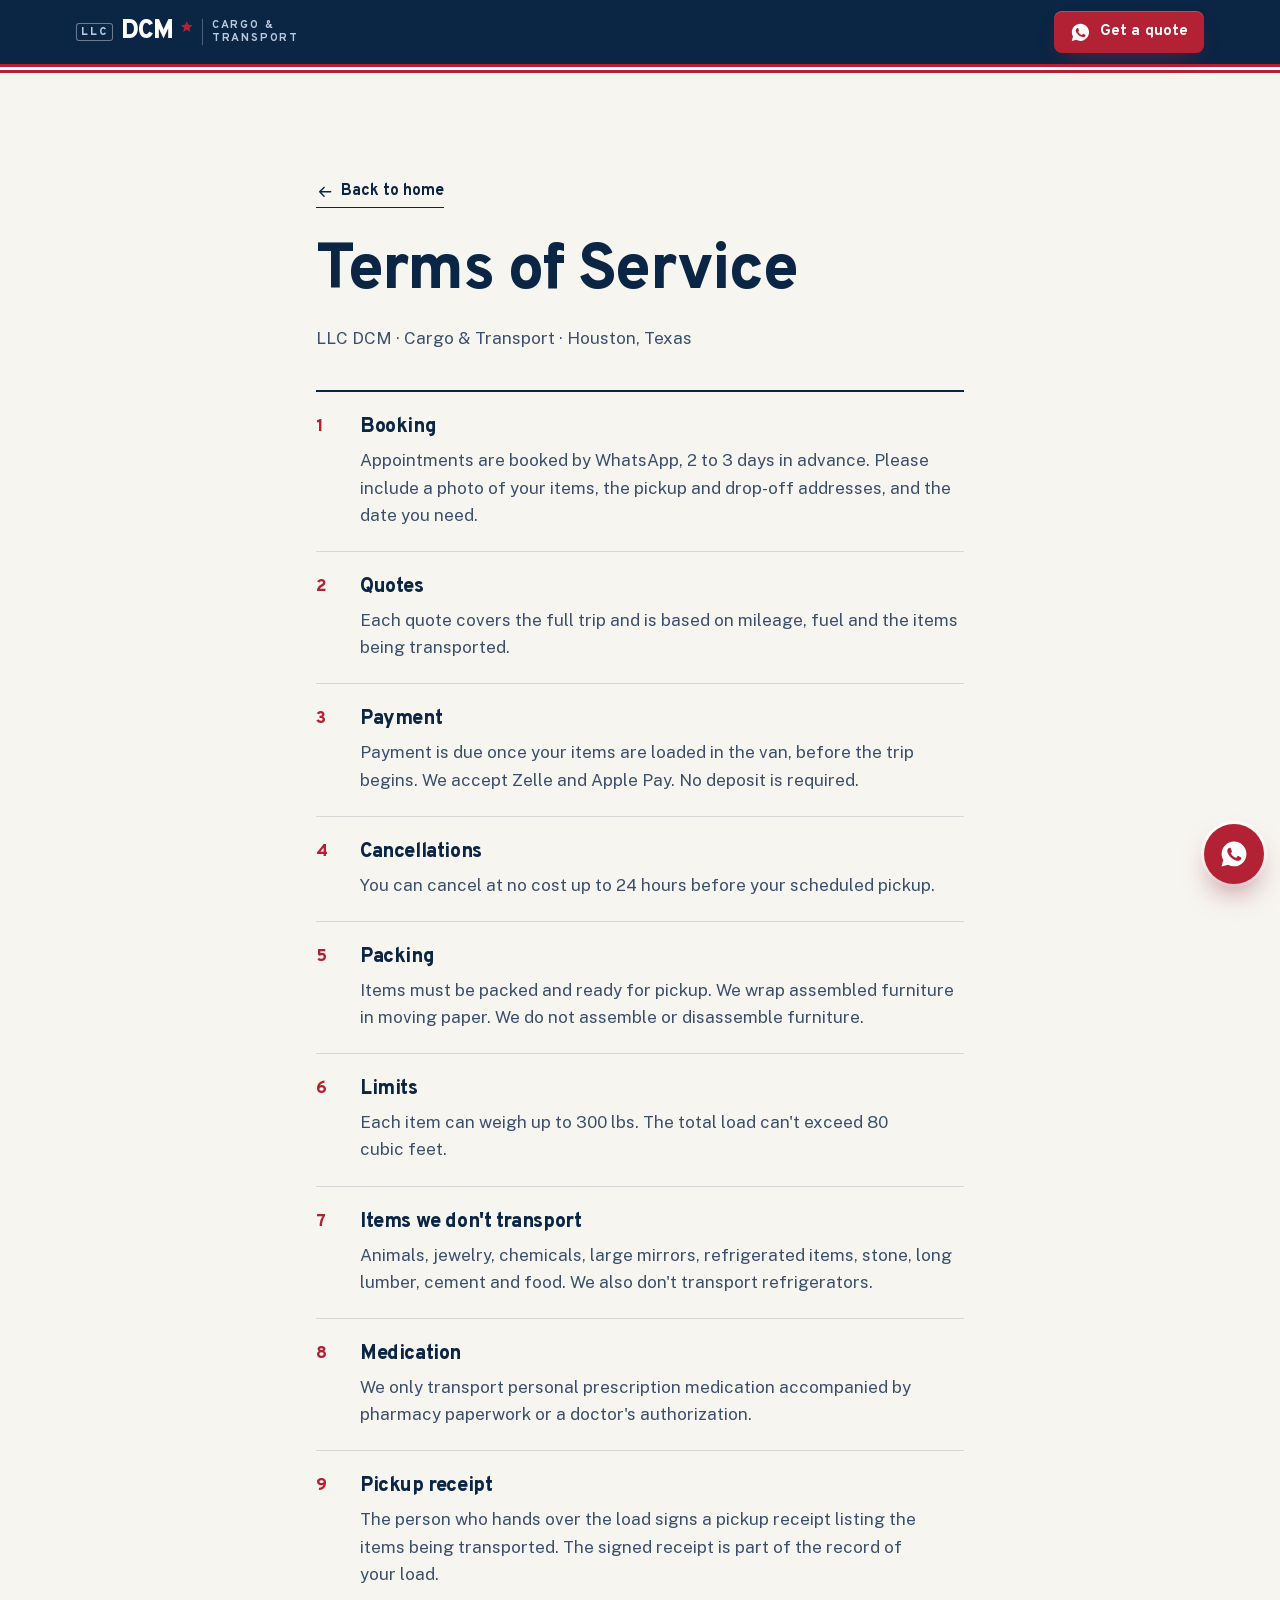
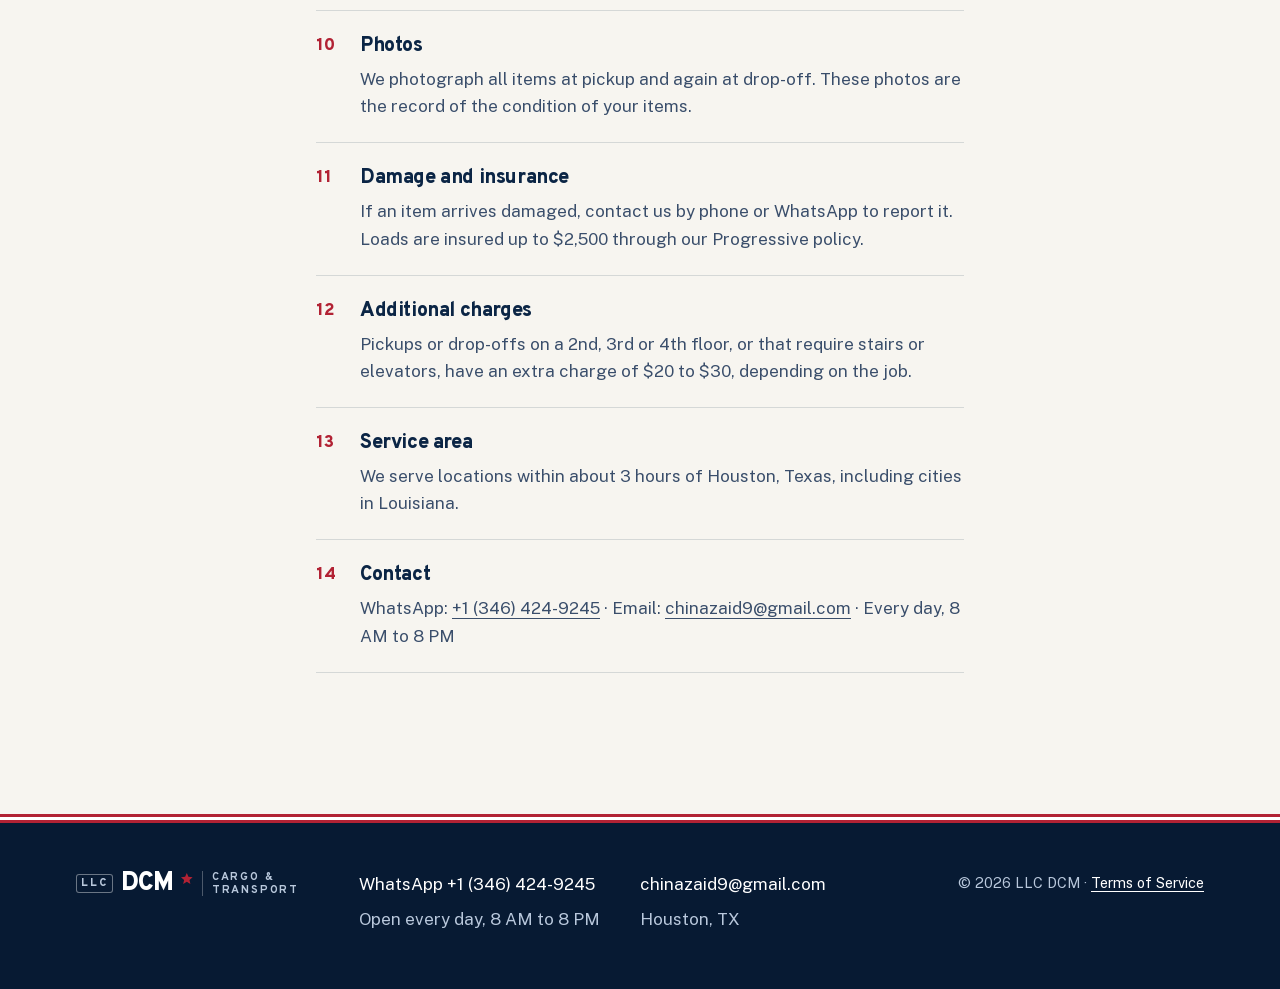
==== terms.html @ d7e2543b "Initial commit" ====
<!doctype html>
<html lang="en">
<head>
<meta charset="utf-8">
<meta name="viewport" content="width=device-width, initial-scale=1, viewport-fit=cover">
<title>Terms of Service · LLC DCM</title>
<meta name="description" content="Terms of Service for LLC DCM, Houston, Texas.">
<meta name="theme-color" content="#0B2545">
<link rel="icon" href="assets/favicon.svg" type="image/svg+xml">
<link rel="stylesheet" href="css/style.css">
<script>document.documentElement.classList.add('js')</script>
</head>
<body>
<svg width="0" height="0" style="position:absolute" aria-hidden="true">
  <defs>
    <symbol id="star" viewBox="0 0 24 24"><path d="M12 1.8l2.9 6.9 7.4.6-5.6 4.9 1.7 7.3L12 17.6l-6.4 3.9 1.7-7.3L1.7 9.3l7.4-.6z" fill="currentColor"/></symbol>
    <symbol id="i-wa" viewBox="0 0 24 24"><path fill="currentColor" d="M12.04 2C6.58 2 2.13 6.45 2.13 11.91c0 1.75.46 3.45 1.32 4.95L2.05 22l5.25-1.38a9.9 9.9 0 0 0 4.74 1.21c5.46 0 9.91-4.45 9.91-9.91S17.5 2 12.04 2zm5.8 14.07c-.25.69-1.44 1.32-2 1.37-.51.05-.99.24-3.34-.7-2.82-1.11-4.6-4-4.74-4.18-.14-.19-1.13-1.5-1.13-2.87 0-1.36.71-2.03.97-2.31.25-.28.55-.35.73-.35l.53.01c.17 0 .4-.06.62.48.24.56.8 1.94.87 2.08.07.14.12.3.02.49-.09.19-.14.3-.28.47-.14.16-.29.36-.42.49-.14.14-.28.29-.12.57.16.28.72 1.19 1.55 1.92 1.07.95 1.96 1.25 2.24 1.39.28.14.44.12.6-.07.17-.19.7-.81.88-1.09.19-.28.37-.23.62-.14.26.09 1.62.77 1.9.91.28.14.46.21.53.32.07.12.07.67-.18 1.36z"/></symbol>
    <symbol id="i-arrow" viewBox="0 0 24 24"><path d="M4 12h15M13 6l6 6-6 6" fill="none" stroke="currentColor" stroke-width="2" stroke-linecap="round" stroke-linejoin="round"/></symbol>
  </defs>
</svg>
<a class="skip" href="#main">Skip to content</a>
<header class="site-head">
  <div class="head-row">
    <a class="wordmark" href="index.html" aria-label="LLC DCM, home">
      <span class="wm-llc">LLC</span><span class="wm-dcm">DCM</span><svg class="wm-star" viewBox="0 0 24 24" aria-hidden="true"><use href="#star"/></svg>
      <span class="wm-sub">Cargo &amp;<br>Transport</span>
    </a>
    <a class="btn btn-red btn-sm head-cta" style="display:inline-flex" data-wa="general" href="https://wa.me/13464249245"><svg aria-hidden="true"><use href="#i-wa"/></svg><span>Get a quote</span></a>
  </div>
  <div class="stripe" aria-hidden="true"></div>
</header>

<main id="main" class="terms">
  <div class="wrap terms-wrap">
    <a class="link-line back" href="index.html"><svg aria-hidden="true"><use href="#i-arrow"/></svg> Back to home</a>
    <h1>Terms of Service</h1>
    <p class="meta">LLC DCM · Cargo &amp; Transport · Houston, Texas</p>
    <ol>
      <li><div><h2>Booking</h2><p>Appointments are booked by WhatsApp, 2 to 3 days in advance. Please include a photo of your items, the pickup and drop-off addresses, and the date you need.</p></div></li>
      <li><div><h2>Quotes</h2><p>Each quote covers the full trip and is based on mileage, fuel and the items being transported.</p></div></li>
      <li><div><h2>Payment</h2><p>Payment is due once your items are loaded in the van, before the trip begins. We accept Zelle and Apple Pay. No deposit is required.</p></div></li>
      <li><div><h2>Cancellations</h2><p>You can cancel at no cost up to 24 hours before your scheduled pickup.</p></div></li>
      <li><div><h2>Packing</h2><p>Items must be packed and ready for pickup. We wrap assembled furniture in moving paper. We do not assemble or disassemble furniture.</p></div></li>
      <li><div><h2>Limits</h2><p>Each item can weigh up to 300 lbs. The total load can't exceed 80 cubic feet.</p></div></li>
      <li><div><h2>Items we don't transport</h2><p>Animals, jewelry, chemicals, large mirrors, refrigerated items, stone, long lumber, cement and food. We also don't transport refrigerators.</p></div></li>
      <li><div><h2>Medication</h2><p>We only transport personal prescription medication accompanied by pharmacy paperwork or a doctor's authorization.</p></div></li>
      <li><div><h2>Pickup receipt</h2><p>The person who hands over the load signs a pickup receipt listing the items being transported. The signed receipt is part of the record of your load.</p></div></li>
      <li><div><h2>Photos</h2><p>We photograph all items at pickup and again at drop-off. These photos are the record of the condition of your items.</p></div></li>
      <li><div><h2>Damage and insurance</h2><p>If an item arrives damaged, contact us by phone or WhatsApp to report it. Loads are insured up to $2,500 through our Progressive policy.</p></div></li>
      <li><div><h2>Additional charges</h2><p>Pickups or drop-offs on a 2nd, 3rd or 4th floor, or that require stairs or elevators, have an extra charge of $20 to $30, depending on the job.</p></div></li>
      <li><div><h2>Service area</h2><p>We serve locations within about 3 hours of Houston, Texas, including cities in Louisiana.</p></div></li>
      <li><div><h2>Contact</h2><p>WhatsApp: <a href="https://wa.me/13464249245">+1 (346) 424-9245</a> · Email: <a href="mailto:chinazaid9@gmail.com">chinazaid9@gmail.com</a> · Every day, 8 AM to 8 PM</p></div></li>
    </ol>
  </div>
</main>

<footer class="foot">
  <div class="stripe" aria-hidden="true"></div>
  <div class="wrap foot-grid">
    <a class="wordmark" href="index.html" aria-label="LLC DCM, home">
      <span class="wm-llc">LLC</span><span class="wm-dcm">DCM</span><svg class="wm-star" viewBox="0 0 24 24" aria-hidden="true"><use href="#star"/></svg>
      <span class="wm-sub">Cargo &amp;<br>Transport</span>
    </a>
    <ul class="foot-list">
      <li><a data-wa="general" href="https://wa.me/13464249245">WhatsApp +1 (346) 424-9245</a></li>
      <li><a href="mailto:chinazaid9@gmail.com">chinazaid9@gmail.com</a></li>
      <li>Open every day, 8 AM to 8 PM</li>
      <li>Houston, TX</li>
    </ul>
    <p class="foot-legal">© <span class="yr">2026</span> LLC DCM · <a href="terms.html" aria-current="page">Terms of Service</a></p>
  </div>
</footer>
<a class="wa-float" data-wa="general" href="https://wa.me/13464249245" aria-label="Message us on WhatsApp"><svg aria-hidden="true"><use href="#i-wa"/></svg></a>
<script src="js/main.js" defer></script>
</body>
</html>
---- css/style.css ----
/* DCM Cargo & Transport — the road and the paper */

@font-face{font-family:"Overpass";font-style:normal;font-weight:100 900;font-display:swap;src:url("../assets/fonts/overpass-latin.woff2") format("woff2");unicode-range:U+0000-00FF,U+0131,U+0152-0153,U+02BB-02BC,U+02C6,U+02DA,U+02DC,U+2000-206F,U+20AC,U+2122,U+2191,U+2193,U+2212,U+2215,U+FEFF,U+FFFD}
@font-face{font-family:"Overpass";font-style:normal;font-weight:100 900;font-display:swap;src:url("../assets/fonts/overpass-latin-ext.woff2") format("woff2");unicode-range:U+0100-02BA,U+02BD-02C5,U+02C7-02CC,U+02CE-02D7,U+02DD-02FF,U+1E00-1E9F,U+2C60-2C7F,U+A720-A7FF}
@font-face{font-family:"Public Sans";font-style:normal;font-weight:100 900;font-display:swap;src:url("../assets/fonts/public-sans-latin.woff2") format("woff2");unicode-range:U+0000-00FF,U+0131,U+0152-0153,U+02BB-02BC,U+02C6,U+02DA,U+02DC,U+2000-206F,U+20AC,U+2122,U+2191,U+2193,U+2212,U+2215,U+FEFF,U+FFFD}
@font-face{font-family:"Public Sans";font-style:normal;font-weight:100 900;font-display:swap;src:url("../assets/fonts/public-sans-latin-ext.woff2") format("woff2");unicode-range:U+0100-02BA,U+02BD-02C5,U+02C7-02CC,U+02CE-02D7,U+02DD-02FF,U+1E00-1E9F,U+2C60-2C7F,U+A720-A7FF}

@view-transition{navigation:auto}

:root{
  --navy:#0B2545;
  --navy-2:#13315C;
  --navy-3:#1c4170;
  --navy-deep:#071a33;
  --red:#B22234;
  --red-hi:#9c1b2c;
  --white:#fff;
  --paper:#F7F5F0;
  --mist:#EAF0F6;
  --ink:#0B2545;
  --ink-2:#3a4e6b;
  --on-navy-2:#b9c8dc;
  --pen:#1f3d8f;
  --rule:rgba(11,37,69,.14);
  --display:"Overpass","Public Sans",system-ui,sans-serif;
  --text:"Public Sans",system-ui,-apple-system,"Segoe UI",sans-serif;
  --ease-out:cubic-bezier(.16,1,.3,1);
  --ease-io:cubic-bezier(.65,0,.35,1);
  --gutter:clamp(16px,4.5vw,56px);
  --sec:clamp(72px,11vw,148px);
  --head-h:64px;
}

*,*::before,*::after{box-sizing:border-box}
html{-webkit-text-size-adjust:100%;scroll-behavior:smooth;scroll-padding-top:calc(var(--head-h) + 12px)}
@media (prefers-reduced-motion:reduce){html{scroll-behavior:auto}}
html,body{overflow-x:clip}
body{margin:0;background:var(--paper);color:var(--ink);font:400 1.0625rem/1.6 var(--text);text-rendering:optimizeLegibility;-webkit-font-smoothing:antialiased;overflow-x:hidden}
img,svg{display:block;max-width:100%}
a{color:inherit;text-underline-offset:.22em;text-decoration-thickness:1px}
h1,h2,h3{font-family:var(--display);margin:0;font-weight:800;line-height:1.02;letter-spacing:-.02em;text-wrap:balance}
p{margin:0 0 1em;text-wrap:pretty}
p:last-child{margin-bottom:0}
ul,ol{margin:0;padding:0;list-style:none}
button{font:inherit;color:inherit}
::selection{background:var(--red);color:#fff}
:focus-visible{outline:2.5px solid var(--red);outline-offset:3px;border-radius:4px}
html{scrollbar-color:var(--navy-3) var(--paper)}
::-webkit-scrollbar{width:11px}
::-webkit-scrollbar-track{background:var(--paper)}
::-webkit-scrollbar-thumb{background:var(--navy-3);border-radius:8px;border:3px solid var(--paper)}

.wrap{width:100%;max-width:1240px;margin:0 auto;padding:0 var(--gutter)}
.skip{position:absolute;left:12px;top:-60px;z-index:200;background:#fff;padding:10px 14px;border-radius:6px;font-weight:700;transition:top .3s var(--ease-out)}
.skip:focus{top:12px}

.h2{font-size:clamp(2.1rem,5.4vw,3.9rem);margin-bottom:.5em}
.h3{font-size:clamp(1.5rem,3vw,2rem);margin-bottom:.4em}
.lead{font-size:clamp(1.06rem,1.6vw,1.2rem);max-width:58ch;color:var(--ink-2)}

/* ---------- stripe & wordmark ---------- */
.stripe{height:9px;background:linear-gradient(var(--red) 0 3px,#fff 3px 6px,var(--red) 6px)}
.wordmark{display:inline-flex;align-items:center;gap:.4rem;text-decoration:none;color:#fff;line-height:1}
.wm-dcm{font:900 1.6rem/1 var(--display);letter-spacing:-.03em}
.wm-star{width:.85rem;height:.85rem;color:var(--red);transform:translateY(-.32rem)}
.wm-sub{font:700 .7rem/1.15 var(--display);letter-spacing:.16em;text-transform:uppercase;color:var(--on-navy-2);padding-left:.55rem;margin-left:.15rem;border-left:1px solid rgba(255,255,255,.28)}

/* ---------- buttons ---------- */
.btn{--bg:var(--red);display:inline-flex;align-items:center;justify-content:center;gap:.6rem;min-height:52px;padding:.85rem 1.4rem;border-radius:10px;background:var(--bg);color:#fff;font:700 1.02rem/1.1 var(--display);letter-spacing:.005em;text-decoration:none;border:0;cursor:pointer;
  box-shadow:0 1px 0 rgba(255,255,255,.18) inset,0 10px 24px -12px rgba(178,34,52,.7);
  transition:background-color .35s var(--ease-out),transform .35s var(--ease-out),box-shadow .35s var(--ease-out)}
.btn svg{width:1.3rem;height:1.3rem;flex:none}
.btn:hover{--bg:var(--red-hi);transform:translateY(-2px);box-shadow:0 1px 0 rgba(255,255,255,.18) inset,0 16px 30px -14px rgba(178,34,52,.85)}
.btn:active{transform:translateY(0);transition-duration:.1s}
.btn-lg{min-height:58px;padding:1rem 1.6rem;font-size:1.1rem}
.btn-sm{min-height:42px;padding:.55rem 1rem;font-size:.95rem;border-radius:8px}
.btn-outline{background:transparent;color:var(--navy);box-shadow:inset 0 0 0 2px var(--navy)}
.btn-outline:hover{--bg:var(--navy);background:var(--navy);color:#fff;box-shadow:inset 0 0 0 2px var(--navy),0 14px 26px -16px rgba(11,37,69,.6)}
.link-line{display:inline-flex;align-items:center;gap:.45rem;font:700 1rem/1.2 var(--display);text-decoration:none;padding:.4rem 0;border-bottom:1.5px solid currentColor;transition:gap .4s var(--ease-out),color .3s}
.link-line svg{width:1.1rem;height:1.1rem;transition:transform .4s var(--ease-out)}
.link-line:hover{gap:.7rem}
.link-red{color:var(--red)}
.link-red:hover{color:var(--red-hi)}

/* ---------- header ---------- */
.site-head{position:sticky;top:0;z-index:50;background:var(--navy);color:#fff;transition:box-shadow .5s var(--ease-out)}
.site-head.scrolled{box-shadow:0 12px 30px -18px rgba(3,12,26,.75)}
.head-row{display:flex;align-items:center;gap:1rem;height:var(--head-h);max-width:1240px;margin:0 auto;padding:0 var(--gutter)}
.head-row .wordmark{margin-right:auto}
.nav{display:none}
.head-cta{display:none}
.menu-btn{position:relative;width:46px;height:46px;border:0;background:transparent;cursor:pointer;margin-right:-10px;border-radius:8px}
.menu-btn span{position:absolute;left:12px;right:12px;height:2px;background:#fff;border-radius:2px;transition:transform .5s var(--ease-out),top .5s var(--ease-out)}
.menu-btn span:first-child{top:18px}
.menu-btn span:last-child{top:27px}
.menu-btn[aria-expanded="true"] span:first-child{top:22px;transform:rotate(45deg)}
.menu-btn[aria-expanded="true"] span:last-child{top:22px;transform:rotate(-45deg)}
.menu{position:fixed;inset:calc(var(--head-h) + 9px) 0 0;background:var(--navy);padding:28px var(--gutter) calc(28px + env(safe-area-inset-bottom));display:flex;flex-direction:column;justify-content:space-between;
  clip-path:inset(0 0 100% 0);transition:clip-path .7s var(--ease-out),visibility 0s linear .7s;visibility:hidden}
.menu[hidden]{display:flex}
.menu.open{clip-path:inset(0 0 0 0);visibility:visible;transition:clip-path .7s var(--ease-out),visibility 0s}
.menu nav{display:flex;flex-direction:column}
.menu nav a{font:800 clamp(2rem,9vw,2.6rem)/1 var(--display);letter-spacing:-.02em;text-decoration:none;padding:.42em 0;border-bottom:1px solid rgba(255,255,255,.1);opacity:0;transform:translateY(14px);transition:opacity .5s var(--ease-out),transform .6s var(--ease-out),color .3s}
.menu.open nav a{opacity:1;transform:none}
.menu.open nav a:nth-child(2){transition-delay:.05s}.menu.open nav a:nth-child(3){transition-delay:.1s}.menu.open nav a:nth-child(4){transition-delay:.15s}.menu.open nav a:nth-child(5){transition-delay:.2s}
.menu nav a:hover{color:var(--on-navy-2)}
.menu-foot{display:grid;gap:12px}
.menu-foot p{color:var(--on-navy-2);font-size:.95rem;margin:0}
body.menu-open{overflow:hidden}
@media (min-width:1000px){
  .nav{display:flex;gap:clamp(1rem,2vw,1.9rem);margin-right:1.2rem}
  .nav a{font:600 .97rem/1 var(--display);text-decoration:none;color:var(--on-navy-2);padding:.5rem 0;position:relative;transition:color .3s}
  .nav a::after{content:"";position:absolute;left:0;right:0;bottom:0;height:2px;background:var(--red);transform:scaleX(0);transform-origin:left;transition:transform .45s var(--ease-out)}
  .nav a:hover,.nav a.on{color:#fff}
  .nav a:hover::after,.nav a.on::after{transform:scaleX(1)}
  .head-cta{display:inline-flex}
  .menu-btn,.menu{display:none!important}
}

/* ---------- hero ---------- */
.hero{background:var(--navy);color:#fff;display:flex;flex-direction:column;min-height:calc(100svh - var(--head-h) - 9px);position:relative;overflow:hidden}
.hero-copy{padding-top:clamp(28px,5.5vw,64px);padding-bottom:18px;position:relative;z-index:2}
.hero-title{font-size:clamp(2.35rem,7.4vw,5.4rem);line-height:.98;letter-spacing:-.03em;max-width:15ch;margin-bottom:.38em}
.hero-sub{color:var(--on-navy-2);font-size:clamp(1rem,1.5vw,1.17rem);max-width:56ch;margin-bottom:1.5rem}
.dest{border:0;padding:0;margin:0 0 1.4rem;min-width:0}
.dest legend{font:700 .8rem/1 var(--display);letter-spacing:.16em;text-transform:uppercase;color:var(--on-navy-2);margin-bottom:.7rem;padding:0}
.dest-plates{display:flex;flex-wrap:wrap;gap:8px}
.plate{display:flex;flex-direction:column;align-items:flex-start;gap:3px;min-height:52px;padding:.55rem .85rem .5rem;border-radius:9px;border:0;cursor:pointer;color:#fff;background:var(--navy-2);
  box-shadow:inset 0 0 0 1.5px rgba(255,255,255,.22),inset 0 0 0 4px var(--navy-2),inset 0 0 0 5px rgba(255,255,255,.08);
  transition:background-color .45s var(--ease-out),color .45s var(--ease-out),box-shadow .45s var(--ease-out),transform .35s var(--ease-out)}
.plate b{font:700 1rem/1 var(--display);letter-spacing:-.005em}
.plate small{font:600 .76rem/1 var(--display);color:var(--on-navy-2);letter-spacing:.04em;transition:color .45s}
.plate:hover{transform:translateY(-2px);box-shadow:inset 0 0 0 1.5px rgba(255,255,255,.55),inset 0 0 0 4px var(--navy-2),inset 0 0 0 5px rgba(255,255,255,.12)}
.plate[aria-pressed="true"]{background:#fff;color:var(--navy);box-shadow:inset 0 0 0 1.5px #fff,inset 0 0 0 4px #fff,inset 0 0 0 5px var(--navy),0 10px 26px -14px rgba(0,0,0,.6)}
.plate[aria-pressed="true"] small{color:var(--red)}
.hero-actions{display:flex;flex-wrap:wrap;align-items:center;gap:14px 26px}
.hero-actions .link-line{color:#fff}
.hero .btn-lg{width:100%}
@media (min-width:560px){.hero .btn-lg{width:auto}}

.map-stage{position:relative;flex:1 1 auto;min-height:250px;margin-top:8px}
.map{position:absolute;inset:0;width:100%;height:100%;--k:1}
.map .sc{transform:scale(var(--k))}
.map .state{font-size:calc(11px * var(--k))}
.map .ring-label{font-size:calc(11px * var(--k))}
.gulf{fill:var(--navy-deep)}
.gulf-hatch{fill:url(#gulf-lines);opacity:.9}
.bay{fill:var(--navy-deep)}
.coast{fill:none;stroke:#2c5283;stroke-width:1.3;vector-effect:non-scaling-stroke}
.border{fill:none;stroke:#3a5f8f;stroke-width:1.2;stroke-dasharray:2 5;vector-effect:non-scaling-stroke}
.state{font:700 11px var(--display);letter-spacing:.5em;fill:#3f6694}
.ring{fill:none;stroke:rgba(255,255,255,.28);stroke-width:1.2;stroke-dasharray:1 6;stroke-linecap:round;vector-effect:non-scaling-stroke}
.ring-label{font:700 9px var(--display);letter-spacing:.32em;fill:#7f9cc2}
.road{fill:none;stroke:rgba(255,255,255,.22);stroke-width:2;stroke-linecap:round;vector-effect:non-scaling-stroke}
.road-ink{fill:none;stroke:var(--red);stroke-width:calc(3.4px * var(--k));stroke-linecap:round}
.road-tag rect{fill:var(--navy);stroke:rgba(255,255,255,.45);stroke-width:.8;vector-effect:non-scaling-stroke}
.road-tag text{font:800 10px var(--display);fill:#fff;letter-spacing:.04em}
.city-dot{fill:var(--navy);stroke:#fff;stroke-width:2;vector-effect:non-scaling-stroke;transition:fill .4s}
.city.on .city-dot{fill:var(--red)}
.city-label{font:700 12px var(--display);fill:#fff;letter-spacing:.01em;paint-order:stroke;stroke:var(--navy);stroke-width:4px;stroke-linejoin:round}
.city-mi{font:600 11px var(--display);fill:var(--on-navy-2);paint-order:stroke;stroke:var(--navy);stroke-width:4px}
.city{cursor:pointer}
.city-hit{fill:transparent}
.hub-star{fill:var(--red)}
.hub-pulse{transform-box:fill-box;transform-origin:center;animation:pulse 2.8s var(--ease-out) infinite}
@keyframes pulse{0%{transform:scale(.4);opacity:1}100%{transform:scale(2.2);opacity:0}}
.map-van{transition:opacity .5s var(--ease-out)}
.map-van.gone{opacity:0}
.drop-ping{fill:none;stroke:#fff;stroke-width:1.5;vector-effect:non-scaling-stroke;transform-box:fill-box;transform-origin:center;animation:ping 1.2s var(--ease-out) forwards}
@keyframes ping{from{transform:scale(.3);opacity:1}to{transform:scale(2.6);opacity:0}}
.route-readout{position:absolute;left:var(--gutter);bottom:14px;margin:0;display:flex;align-items:center;gap:.5rem;padding:.5rem .8rem;border-radius:8px;background:rgba(7,26,51,.82);backdrop-filter:blur(6px);-webkit-backdrop-filter:blur(6px);font:700 .9rem/1 var(--display);box-shadow:inset 0 0 0 1px rgba(255,255,255,.14)}
.route-readout svg{width:1rem;height:1rem;color:var(--red)}
.rr-mi{color:var(--on-navy-2);font-weight:600}
.rr-mi:not(:empty)::before{content:"\00b7\00a0"}

@media (min-width:900px){
  .hero-copy{display:grid;grid-template-columns:minmax(0,1.25fr) minmax(0,1fr);column-gap:56px;align-items:end}
  .hero-title{grid-column:1/-1;max-width:16ch}
  .hero-sub{grid-column:1;grid-row:2}
  .dest{grid-column:2;grid-row:2/4;align-self:start;margin-top:.2rem}
  .hero-actions{grid-column:1;grid-row:3}
  .map-stage{min-height:300px}
}
@media (min-width:1300px){.hero-title{max-width:17ch}}

/* ---------- reveals ---------- */
.js .reveal{opacity:0;transform:translateY(22px);filter:blur(4px);transition:opacity .9s var(--ease-out),transform 1.1s var(--ease-out),filter .9s var(--ease-out)}
.js .reveal.in{opacity:1;transform:none;filter:none}
@media (prefers-reduced-motion:reduce){.js .reveal{opacity:1;transform:none;filter:none;transition:none}}

/* ---------- lanes ---------- */
.lanes{background:var(--mist);padding:var(--sec) 0}
.lanes .lead{margin-bottom:clamp(36px,5vw,64px)}
.lane-road{display:grid;gap:0}
.lane{padding:28px 0}
.lane h3{font-size:clamp(1.7rem,3.4vw,2.5rem);margin-bottom:.45em}
.lane p{color:var(--ink-2);max-width:44ch;margin-bottom:1.1rem}
.lane-line{height:4px;background:repeating-linear-gradient(90deg,var(--navy) 0 34px,transparent 34px 60px);background-size:120px 4px;animation:lanes 2.6s linear infinite;animation-play-state:paused;opacity:.85}
.lanes.live .lane-line{animation-play-state:running}
@keyframes lanes{to{background-position:120px 0}}
@media (min-width:800px){
  .lane-road{grid-template-columns:1fr 4px 1fr;column-gap:clamp(32px,6vw,90px)}
  .lane{padding:8px 0}
  .lane-line{height:auto;width:4px;background:repeating-linear-gradient(180deg,var(--navy) 0 34px,transparent 34px 60px);background-size:4px 120px;animation-name:lanes-v}
  @keyframes lanes-v{to{background-position:0 120px}}
}
@media (prefers-reduced-motion:reduce){.lane-line{animation:none!important}}

/* ---------- why / ledger ---------- */
.why{background:#fff;padding:var(--sec) 0}
.why-grid{display:grid;gap:48px}
.why-intro p{color:var(--ink-2);max-width:52ch}
.ledger{border-top:2px solid var(--navy)}
.ledger li{display:grid;grid-template-columns:28px 1fr;column-gap:14px;padding:24px 0 26px;border-bottom:1px solid var(--rule)}
.ledger-star{width:18px;height:18px;color:var(--red);margin-top:.35rem}
.ledger h3{font-size:clamp(1.3rem,2.3vw,1.7rem);line-height:1.1;margin-bottom:.35em}
.ledger p{grid-column:2;color:var(--ink-2);margin:0;max-width:52ch}
@media (min-width:960px){
  .why-grid{grid-template-columns:minmax(0,.9fr) minmax(0,1.1fr);gap:clamp(48px,7vw,110px);align-items:start}
  .why-intro{position:sticky;top:calc(var(--head-h) + 48px)}
}

/* ---------- how + receipt ---------- */
.how{background:var(--paper);padding:var(--sec) 0;overflow-x:clip}
.how-head{margin-bottom:clamp(40px,6vw,72px)}
.how-grid{display:grid;gap:44px}
.steps{counter-reset:s;display:grid}
.step{position:relative;padding:22px 0 26px 64px;border-top:1px solid var(--rule);transition:opacity .6s var(--ease-out)}
.step::before{counter-increment:s;content:counter(s);position:absolute;left:0;top:20px;width:44px;height:44px;border-radius:50%;display:grid;place-items:center;font:800 1.15rem/1 var(--display);color:var(--navy);box-shadow:inset 0 0 0 2px var(--navy);transition:background-color .5s var(--ease-out),color .5s var(--ease-out),box-shadow .5s var(--ease-out)}
.step h3{font-size:clamp(1.3rem,2.3vw,1.7rem);line-height:1.1;margin-bottom:.4em}
.step p{color:var(--ink-2);margin:0;max-width:46ch}
.step.on::before{background:var(--red);color:#fff;box-shadow:inset 0 0 0 2px var(--red)}

.receipt{position:relative;margin:0;background:#fff;color:var(--ink);padding:26px 22px 22px;border-radius:4px;max-width:460px;margin-inline:auto;
  box-shadow:0 1px 1px rgba(11,37,69,.06),0 24px 50px -28px rgba(11,37,69,.45),0 6px 14px -8px rgba(11,37,69,.18);
  -webkit-mask:radial-gradient(6px at 50% 0,#0000 98%,#000) 50% 0/16px 100% repeat-x;
          mask:radial-gradient(6px at 50% 0,#0000 98%,#000) 50% 0/16px 100% repeat-x;
  transform:rotate(-.6deg)}
.rc-head{display:grid;grid-template-columns:1fr auto;gap:6px 10px;padding-bottom:14px;margin-bottom:6px;border-bottom:2px solid var(--navy)}
.rc-brand{display:flex;align-items:center;gap:.3rem;grid-column:1/-1;font:600 .78rem/1 var(--display);color:var(--ink-2);letter-spacing:.04em}
.rc-brand .wm-dcm{font-size:1rem;color:var(--navy)}
.rc-brand .wm-star{width:.6rem;height:.6rem;transform:translateY(-.2rem);margin-right:.3rem}
.rc-title{font:800 1.45rem/1 var(--display);letter-spacing:-.01em;text-transform:uppercase}
.rc-sample{align-self:center;font:700 .72rem/1 var(--display);letter-spacing:.16em;text-transform:uppercase;color:var(--red);padding:.32rem .5rem;border-radius:4px;box-shadow:inset 0 0 0 1.5px var(--red)}
.rc-fields{margin:0;display:grid;grid-template-columns:1fr 1fr}
.rc-f{padding:10px 0 9px;border-bottom:1px dashed rgba(11,37,69,.25);min-width:0}
.rc-f:nth-child(odd):not(.rc-wide){padding-right:10px}
.rc-wide{grid-column:1/-1}
.rc-f dt,.rc-label{font:700 .72rem/1 var(--display);letter-spacing:.12em;text-transform:uppercase;color:#56687f;margin-bottom:6px}
.rc-f dd{margin:0;display:flex;align-items:center;gap:6px;min-height:1.4em}
.ink{color:var(--pen);font:500 1.02rem/1.25 var(--text);font-style:italic;clip-path:inset(0 100% 0 0);transition:clip-path 1.1s var(--ease-io)}
.tick{width:16px;height:16px;color:var(--pen);flex:none;opacity:0;transform:scale(.4);transition:opacity .4s .9s,transform .5s .9s var(--ease-out)}
.rc-photos,.rc-sign{padding:12px 0 10px;border-bottom:1px dashed rgba(11,37,69,.25)}
.thumbs{display:flex;gap:8px}
.thumb{width:62px;height:46px;border-radius:3px;background:var(--mist);padding:4px;fill:none;stroke:var(--navy);stroke-width:1.6;stroke-linejoin:round;opacity:0;transform:translateY(6px) scale(.94);transition:opacity .5s var(--ease-out),transform .6s var(--ease-out)}
.thumb .tape{stroke:var(--red)}
.thumb:nth-child(2){transition-delay:.12s}.thumb:nth-child(3){transition-delay:.24s}
.sig{width:100%;max-width:260px;height:52px}
.sig path{fill:none;stroke:var(--pen);stroke-width:2;stroke-linecap:round;stroke-linejoin:round;stroke-dasharray:640;stroke-dashoffset:640;transition:stroke-dashoffset 1.8s .3s var(--ease-io)}
.rc-after{margin-top:0}
.stamp{position:absolute;right:16px;bottom:58px;display:flex;align-items:center;gap:8px;padding:9px 14px;color:var(--red);border:2.5px solid var(--red);border-radius:6px;font:800 .78rem/1.05 var(--display);letter-spacing:.14em;text-transform:uppercase;text-align:center;
  opacity:0;transform:rotate(-9deg) scale(1.7);transition:opacity .25s,transform .5s cubic-bezier(.22,1,.36,1);mix-blend-mode:multiply;pointer-events:none}
.stamp b{font-size:1.02rem;letter-spacing:.06em}
.stamp svg{width:12px;height:12px;color:var(--red)}
.rc-cap{margin-top:14px;font-size:.8rem;color:#56687f}

/* receipt states */
.receipt[data-state="1"] [data-on="1"] .ink,
.receipt[data-state="2"] :is([data-on="1"],[data-on="2"]) .ink,
.receipt[data-state="3"] :is([data-on="1"],[data-on="2"],[data-on="3"]) .ink,
.receipt[data-state="4"] .ink{clip-path:inset(0 0 0 0)}
.receipt[data-state="3"] [data-on="3"] .tick,.receipt[data-state="4"] .tick{opacity:1;transform:none}
.receipt[data-state="4"] .thumb{opacity:1;transform:none}
.receipt[data-state="4"] .sig path{stroke-dashoffset:0}
.receipt[data-state="4"] .rc-after .ink{transition-delay:1.4s}
.receipt[data-state="4"] .rc-after .tick{transition-delay:2.2s}
.receipt[data-state="4"] .stamp{opacity:.92;transform:rotate(-9deg) scale(1);transition-delay:2.6s}
.no-js .ink,.receipt.static .ink{clip-path:none}

@media (min-width:960px){
  .how-grid{grid-template-columns:minmax(0,1fr) minmax(0,1fr);gap:clamp(48px,7vw,110px);align-items:start}
  .how-head{max-width:760px}
  .step{padding-top:clamp(40px,7vh,72px);padding-bottom:clamp(60px,14vh,140px)}
  .step::before{top:clamp(38px,7vh,70px)}
  .step:not(.on) h3{color:#4d5f7a}
  .step:not(.on) p{color:#5d6f89}
  .step h3,.step p{transition:color .6s var(--ease-out)}
  .receipt-slot{position:sticky;top:calc(var(--head-h) + 40px)}
  .receipt{padding:32px 30px 26px}
}

/* ---------- haul ---------- */
.haul{background:var(--mist);padding:var(--sec) 0}
.haul-head{display:grid;gap:28px;margin-bottom:clamp(36px,5vw,56px)}
.haul-head .h2{margin:0}
.checker label{display:block;font:700 1.05rem/1.2 var(--display);margin-bottom:.6rem}
.checker-field{position:relative}
.checker-field input{width:100%;height:60px;padding:0 54px 0 18px;border-radius:10px;border:0;background:#fff;color:var(--ink);font:500 1.1rem var(--text);caret-color:var(--red);
  box-shadow:inset 0 0 0 1.5px rgba(11,37,69,.25),0 10px 24px -18px rgba(11,37,69,.5);transition:box-shadow .35s var(--ease-out)}
.checker-field input::placeholder{color:#62738d}
.checker-field input:focus{outline:none;box-shadow:inset 0 0 0 2px var(--navy),0 0 0 4px rgba(178,34,52,.18),0 10px 24px -18px rgba(11,37,69,.5)}
.checker-clear{position:absolute;right:8px;top:8px;width:44px;height:44px;border:0;border-radius:8px;background:transparent;cursor:pointer;color:var(--ink-2)}
.checker-clear svg{width:18px;height:18px;margin:auto}
.verdict{margin:.8rem 0 0;min-height:3.2em;font:600 1rem/1.4 var(--text);color:var(--ink-2);display:flex;align-items:flex-start;gap:.6rem;transition:color .3s}
.verdict .vd-mark{flex:none;width:26px;height:26px;border-radius:50%;display:grid;place-items:center;color:#fff;margin-top:-.1rem;animation:pop .45s var(--ease-out)}
.verdict .vd-mark svg{width:15px;height:15px}
.verdict[data-kind="yes"]{color:var(--navy)}
.verdict[data-kind="yes"] .vd-mark{background:var(--navy)}
.verdict[data-kind="no"]{color:var(--red)}
.verdict[data-kind="no"] .vd-mark{background:var(--red)}
.verdict a{color:var(--red);font-weight:700}
@keyframes pop{from{transform:scale(.3);opacity:0}}
.manifest{display:grid;gap:36px;background:#fff;border-radius:6px;padding:clamp(22px,4vw,44px);box-shadow:0 30px 60px -40px rgba(11,37,69,.45)}
.mf-col h3{display:flex;align-items:center;gap:.6rem;font-size:1.35rem;padding-bottom:.7rem;border-bottom:2px solid currentColor;margin-bottom:.3rem}
.mf-col h3 svg{width:22px;height:22px}
.mf-yes h3{color:var(--navy)}
.mf-no h3{color:var(--red)}
.mf-col li{position:relative;padding:.72rem .6rem .72rem 1.6rem;border-bottom:1px solid var(--rule);font-weight:600;border-radius:6px;transition:background-color .45s var(--ease-out),color .45s,transform .45s var(--ease-out)}
.mf-col li::before{content:"";position:absolute;left:.25rem;top:1.18rem;width:7px;height:7px;border-radius:50%;background:currentColor;opacity:.35}
.mf-col li em{font-style:normal;font-weight:400;color:var(--ink-2)}
.mf-yes li.hit{background:var(--navy);color:#fff;transform:translateX(6px)}
.mf-no li.hit{background:var(--red);color:#fff;transform:translateX(6px)}
.mf-col li.hit em{color:inherit;opacity:.85}
.limits{display:grid;gap:22px;margin-top:clamp(48px,7vw,84px);align-items:center}
.van-side{width:100%;max-width:560px;overflow:visible}
.vs-body{fill:#fff;stroke:var(--navy);stroke-width:3}
.vs-glass{fill:#c9d7e8;stroke:var(--navy);stroke-width:2.5;stroke-linejoin:round}
.vs-line{stroke:var(--navy);stroke-width:2;opacity:.4;fill:none}
.vs-handle{fill:var(--navy);opacity:.5}
.vs-cargo{fill:rgba(178,34,52,.05);stroke:var(--red);stroke-width:2;stroke-dasharray:7 6}
.vs-box rect{fill:#e9dcc3;stroke:#8a6a3c;stroke-width:2}
.vs-box path{stroke:#8a6a3c;stroke-width:2;opacity:.6}
.vs-box{transform-box:fill-box;transform-origin:bottom;opacity:0;transform:translateY(-30px);transition:opacity .5s,transform .8s var(--ease-out)}
.limits.in .vs-box{opacity:1;transform:none}
.limits.in .vs-box:nth-of-type(2){transition-delay:.15s}
.limits.in .vs-box:nth-of-type(3){transition-delay:.3s}
.vs-kg{font:700 14px var(--display);fill:var(--red);letter-spacing:.02em}
.vs-light{fill:#ffd36b;stroke:var(--navy);stroke-width:1.5}
.vs-bumper{stroke:var(--navy);stroke-width:4;stroke-linecap:round}
.vs-wheel circle:first-child{fill:var(--navy)}
.vs-wheel circle:last-child{fill:#cfd9e6}
.vs-ground{stroke:var(--navy);stroke-width:2;opacity:.25}
.vs-dim path{stroke:var(--navy);stroke-width:1.6;fill:none}
.vs-dim text{font:700 14px var(--display);fill:var(--navy);text-anchor:middle}
.limits-txt{font-size:1.1rem;max-width:40ch;color:var(--ink-2)}
.limits-txt b{color:var(--navy);font-family:var(--display)}
@media (min-width:860px){
  .haul-head{grid-template-columns:1fr 1fr;align-items:end;gap:56px}
  .manifest{grid-template-columns:1.25fr 1fr;gap:clamp(32px,5vw,72px)}
  .limits{grid-template-columns:1.3fr 1fr;gap:56px}
}

/* ---------- area / guide sign ---------- */
.area{background:var(--navy);color:#fff;padding:var(--sec) 0;position:relative;isolation:isolate;overflow-x:clip}
.area-grid{display:grid;gap:44px;align-items:center}
.area-copy p{color:var(--on-navy-2);max-width:46ch;margin-bottom:1.6rem}
.sign{background:var(--navy-2);border-radius:18px;padding:clamp(20px,3.6vw,34px);box-shadow:inset 0 0 0 5px var(--navy-2),inset 0 0 0 8px #fff,0 40px 80px -40px rgba(0,0,0,.7);position:relative}
.sign::before,.sign::after{content:"";position:absolute;bottom:-46px;width:10px;height:46px;background:linear-gradient(90deg,#9aa9bd,#d7dee8 45%,#8696ab);z-index:-1}
.sign::before{left:22%}.sign::after{right:22%}
.sign-top{display:flex;justify-content:space-between;font:700 .78rem/1 var(--display);letter-spacing:.18em;text-transform:uppercase;color:var(--on-navy-2);padding:4px 6px 14px}
.sign-row{display:flex;justify-content:space-between;align-items:baseline;gap:16px;padding:.32em 6px;font:700 clamp(1.5rem,4.2vw,2.35rem)/1.12 var(--display);letter-spacing:-.005em;border-top:1px solid rgba(255,255,255,.1)}
.sign-row span:last-child{font-variant-numeric:tabular-nums;font-weight:800}
.sign-row .sm{font-size:max(.6em,.75rem);font-weight:700;color:var(--on-navy-2);letter-spacing:.1em;text-transform:uppercase}
.js .sign-row{opacity:0;transform:translateX(-14px);transition:opacity .7s var(--ease-out),transform .8s var(--ease-out)}
.sign.in .sign-row{opacity:1;transform:none}
.sign.in .sign-row:nth-child(3){transition-delay:.08s}.sign.in .sign-row:nth-child(4){transition-delay:.16s}.sign.in .sign-row:nth-child(5){transition-delay:.24s}.sign.in .sign-row:nth-child(6){transition-delay:.32s}
.sign-foot{margin:14px 6px 2px;font-size:.88rem;color:var(--on-navy-2)}
@media (min-width:900px){.area-grid{grid-template-columns:1fr 1.05fr;gap:clamp(48px,7vw,110px)}}

/* ---------- pricing ---------- */
.pricing{background:var(--paper);padding:var(--sec) 0}
.price-grid{display:grid;gap:36px}
.price-rows{border-top:2px solid var(--navy)}
.price-rows li{display:grid;gap:4px;padding:20px 0;border-bottom:1px solid var(--rule)}
.pr-k{font:700 .78rem/1.2 var(--display);letter-spacing:.15em;text-transform:uppercase;color:#5d6f89}
.pr-v{font:600 1.15rem/1.4 var(--text)}
.pr-fee .pr-v b{color:var(--red);font-family:var(--display);font-weight:800}
@media (min-width:900px){
  .price-grid{grid-template-columns:1fr 1.1fr;gap:clamp(48px,7vw,110px);align-items:start}
  .price-rows li{grid-template-columns:170px 1fr;gap:20px;align-items:baseline}
}

/* ---------- faq ---------- */
.faq{background:#fff;padding:var(--sec) 0}
.faq-grid{display:grid;gap:28px}
.acc{border-top:2px solid var(--navy)}
.acc details{border-bottom:1px solid var(--rule)}
.acc summary{list-style:none;cursor:pointer;display:flex;justify-content:space-between;align-items:center;gap:20px;padding:20px 0;font:700 clamp(1.08rem,1.8vw,1.25rem)/1.25 var(--display);transition:color .3s}
.acc summary::-webkit-details-marker{display:none}
.acc summary::after{content:"";flex:none;width:14px;height:14px;background:linear-gradient(currentColor,currentColor) center/14px 2px no-repeat,linear-gradient(currentColor,currentColor) center/2px 14px no-repeat;transition:transform .5s var(--ease-out);color:var(--red)}
.acc details[open] summary::after{transform:rotate(135deg)}
.acc summary:hover{color:var(--red)}
.acc-body{overflow:hidden}
.acc-body p{padding:0 0 22px;color:var(--ink-2);max-width:62ch;margin:0}
@media (min-width:960px){.faq-grid{grid-template-columns:.8fr 1.2fr;gap:clamp(48px,7vw,110px);align-items:start}.faq .h2{position:sticky;top:calc(var(--head-h) + 48px)}}

/* ---------- reviews ---------- */
.reviews{background:var(--mist);padding:clamp(56px,7vw,88px) 0}
.rev-row{display:grid;gap:22px}
.rev-row p{color:var(--ink-2);max-width:60ch}
@media (min-width:860px){.rev-row{grid-template-columns:1fr auto;align-items:center;gap:56px}}

/* ---------- close ---------- */
.close{background:var(--navy);color:#fff;padding:var(--sec) 0 0;position:relative;overflow:hidden}
.close .wrap{position:relative;z-index:1}
.close-title{font-size:clamp(2.6rem,8vw,6rem);letter-spacing:-.035em;max-width:13ch;margin-bottom:.4em}
.close p{color:var(--on-navy-2);max-width:52ch;font-size:1.12rem;margin-bottom:1.8rem}
.close-road{position:relative;height:110px;margin-top:clamp(56px,8vw,96px);border-bottom:3px solid rgba(255,255,255,.14)}
.close-road::after{content:"";position:absolute;left:0;right:0;bottom:22px;height:3px;background:repeating-linear-gradient(90deg,rgba(255,255,255,.35) 0 40px,transparent 40px 76px)}
.close-van{position:absolute;bottom:30px;left:0;width:118px;height:56px;transform:translateX(-140px)}
.close.in .close-van{animation:drive 7s var(--ease-io) .3s forwards}
@keyframes drive{0%{transform:translateX(-140px)}45%,58%{transform:translateX(calc(50vw - 60px))}100%{transform:translateX(calc(100vw + 40px))}}
@media (prefers-reduced-motion:reduce){.close.in .close-van{animation:none;transform:translateX(calc(50vw - 60px))}}

/* ---------- footer ---------- */
.foot{background:var(--navy-deep);color:var(--on-navy-2);padding-bottom:calc(96px + env(safe-area-inset-bottom))}
.foot-grid{display:grid;gap:26px;padding-top:48px}
.foot-list{display:grid;gap:8px}
.foot-list a{text-decoration:none;color:#fff;transition:color .3s}
.foot-list a:hover{color:#ffb3bd}
.foot-legal{font-size:.9rem;margin:0}
.foot-legal a{color:#fff}
@media (min-width:900px){.foot-grid{grid-template-columns:auto 1fr auto;align-items:start;gap:60px}.foot-list{grid-template-columns:repeat(2,auto);column-gap:40px;justify-content:start}.foot{padding-bottom:56px}}

/* ---------- floating WhatsApp ---------- */
.wa-float{position:fixed;right:max(16px,env(safe-area-inset-right));bottom:max(16px,env(safe-area-inset-bottom));z-index:60;width:60px;height:60px;border-radius:50%;display:grid;place-items:center;background:var(--red);color:#fff;
  box-shadow:0 14px 30px -10px rgba(120,15,30,.6),0 0 0 3px #fff;transition:transform .45s var(--ease-out),background-color .3s,opacity .5s;transform:scale(0);opacity:0}
.wa-float.show{transform:scale(1);opacity:1}
.wa-float:hover{background:var(--red-hi);transform:scale(1.07)}
.wa-float svg{width:30px;height:30px}

/* ---------- intro (home, first visit only) ---------- */
.intro-screen{display:none}
.intro .intro-screen{display:grid;place-items:center;position:fixed;inset:0;z-index:300;background:var(--navy);animation:intro-out .8s var(--ease-io) 2.05s forwards}
.intro body{overflow:hidden}
.intro-stage{position:relative;width:min(560px,86vw);height:120px}
.intro-road{position:absolute;left:0;right:0;bottom:8px;width:100%;height:8px}
.intro-road path{stroke:var(--red);stroke-width:8;stroke-dasharray:600;stroke-dashoffset:600;animation:road .9s var(--ease-out) .1s forwards}
.intro-van{position:absolute;bottom:14px;left:0;width:96px;height:45px;transform:translateX(-120px);animation:intro-van 1.5s var(--ease-io) .25s forwards}
.intro-mark{position:absolute;left:50%;bottom:62px;transform:translateX(-50%);display:flex;align-items:flex-start;gap:.3rem;color:#fff;clip-path:inset(0 100% 0 0);animation:mark 1s var(--ease-out) .85s forwards}
.intro-mark .wm-dcm{font-size:clamp(3rem,12vw,4.6rem)}
.intro-mark .wm-star{width:1.6rem;height:1.6rem;transform:translateY(.5rem)}
@keyframes road{to{stroke-dashoffset:0}}
@keyframes intro-van{to{transform:translateX(min(600px,92vw))}}
@keyframes mark{to{clip-path:inset(0 0 0 0)}}
@keyframes intro-out{to{clip-path:inset(0 0 100% 0);visibility:hidden}}

/* ---------- terms page ---------- */
.terms{background:var(--paper);padding:clamp(48px,8vw,104px) 0 var(--sec)}
.terms-wrap{max-width:760px}
.terms h1{font-size:clamp(2.4rem,6vw,4rem);margin-bottom:.3em}
.terms .meta{color:var(--ink-2);margin-bottom:2.4rem}
.terms ol{counter-reset:t;border-top:2px solid var(--navy)}
.terms li{counter-increment:t;display:grid;grid-template-columns:44px 1fr;padding:22px 0;border-bottom:1px solid var(--rule)}
.terms li::before{content:counter(t);font:800 1.1rem/1.5 var(--display);color:var(--red)}
.terms h2{font-size:1.25rem;margin-bottom:.35em;line-height:1.3}
.terms li p{color:var(--ink-2);margin:0}
.back{display:inline-flex;margin-bottom:2rem}
.back svg{transform:rotate(180deg)}

/* review captures only (?capture) */
.capture .reveal,.capture .sign-row{opacity:1!important;transform:none!important;filter:none!important;transition:none!important}
.capture .vs-box{opacity:1;transform:none}
.capture .receipt *{transition:none!important}


/* ===== v2: LLC DCM name, stars map, reach checker, road van, flag ===== */
.wm-llc{font:800 .7rem/1 var(--display);letter-spacing:.14em;color:var(--on-navy-2);padding:.24rem .34rem .2rem;border-radius:3px;box-shadow:inset 0 0 0 1px rgba(255,255,255,.4);margin-right:.1rem;align-self:center}
.rc-brand .wm-llc{color:var(--navy);box-shadow:inset 0 0 0 1px rgba(11,37,69,.45);font-size:.7rem;padding:.2rem .28rem .16rem}
.intro-mark{align-items:center}
.intro-mark .wm-llc{font-size:1rem;padding:.35rem .5rem .28rem;margin-right:.5rem}

.map .reach-fill{fill:rgba(255,255,255,.03)}
.map .ring-1,.map .ring-2{stroke:rgba(255,255,255,.16)}
.map .ring-label{fill:#8ea7c8;letter-spacing:.3em;font-weight:700;font-family:var(--display)}
.town{cursor:pointer}
.town-hit{fill:transparent}
.town-star{color:#fff;opacity:.62;transition:opacity .4s,color .4s}
.town.main .town-star{opacity:1}
.town:hover .town-star{opacity:1}
.town.on .town-star{color:var(--red);opacity:1}
.town-label{font:700 12px var(--display);fill:#fff;paint-order:stroke;stroke:var(--navy);stroke-width:4px;stroke-linejoin:round}
.town-mi{font:600 11px var(--display);fill:var(--on-navy-2);paint-order:stroke;stroke:var(--navy);stroke-width:4px}
.town:not(.main) .town-label,.town:not(.main) .town-mi{opacity:0;transition:opacity .35s var(--ease-out)}
.town:not(.main):hover .town-label,.town:not(.main):hover .town-mi,.town.on .town-label,.town.on .town-mi{opacity:1}
.hub-pulse{transform-box:fill-box;transform-origin:center;animation:pulse 2.8s var(--ease-out) infinite}
.hub-disc{fill:var(--red);stroke:#fff;stroke-width:2;vector-effect:non-scaling-stroke}
.hub-star{color:#fff}
.hub-label{font-weight:800;font-size:13px}
.hub{cursor:pointer}
.crow{fill:none;stroke:var(--red);stroke-width:calc(3px * var(--k));stroke-linecap:round;transition:stroke-dashoffset 1.2s var(--ease-io)}
.map-note{position:absolute;right:var(--gutter);top:10px;margin:0;display:flex;align-items:center;gap:.45rem;font:700 .82rem/1 var(--display);letter-spacing:.02em;color:var(--on-navy-2);pointer-events:none}
.map-note::before{content:"";width:12px;height:12px;background:#fff;-webkit-mask:url("data:image/svg+xml,%3Csvg xmlns='http://www.w3.org/2000/svg' viewBox='0 0 24 24'%3E%3Cpath d='M12 1.8l2.9 6.9 7.4.6-5.6 4.9 1.7 7.3L12 17.6l-6.4 3.9 1.7-7.3L1.7 9.3l7.4-.6z'/%3E%3C/svg%3E") center/contain no-repeat;mask:url("data:image/svg+xml,%3Csvg xmlns='http://www.w3.org/2000/svg' viewBox='0 0 24 24'%3E%3Cpath d='M12 1.8l2.9 6.9 7.4.6-5.6 4.9 1.7 7.3L12 17.6l-6.4 3.9 1.7-7.3L1.7 9.3l7.4-.6z'/%3E%3C/svg%3E") center/contain no-repeat}
@media (max-width:699px){.hero .map-note{display:none}}

.plate-else{background:transparent;text-decoration:none;box-shadow:none;border:1.5px dashed rgba(255,255,255,.42)}
.plate-else:hover{border-color:#fff;box-shadow:none}

/* area */
.area-head{max-width:760px;margin-bottom:clamp(36px,5vw,60px)}
.area-head p{color:var(--on-navy-2);max-width:52ch}
.area-grid{display:grid;gap:36px;align-items:start}
.reach{display:grid;gap:18px}
.city-check label{display:block;font:700 1.05rem/1.2 var(--display);margin-bottom:.6rem;color:#fff}
.city-check .checker-field input{background:#fff}
.city-check .checker-clear{color:var(--ink-2)}
.city-verdict{min-height:3.4em;margin-top:.9rem;color:var(--on-navy-2)}
.city-verdict .cv-line{display:flex;gap:.6rem;align-items:flex-start;margin:0 0 .9rem;line-height:1.45}
.city-verdict b{color:#fff}
.city-verdict .vd-mark{flex:none;width:26px;height:26px;border-radius:50%;display:grid;place-items:center;background:#fff;color:var(--navy);animation:pop .45s var(--ease-out)}
.city-verdict .vd-mark svg{width:15px;height:15px}
.city-verdict .btn{animation:rise .5s var(--ease-out)}
@keyframes rise{from{opacity:0;transform:translateY(8px)}}
.btn-outline-light{background:transparent;box-shadow:inset 0 0 0 2px rgba(255,255,255,.7)}
.btn-outline-light:hover{background:#fff;color:var(--navy);box-shadow:inset 0 0 0 2px #fff}
.reach-stage{position:relative;height:clamp(300px,56vw,470px);border-radius:16px;overflow:hidden;box-shadow:inset 0 0 0 1px rgba(255,255,255,.12),0 40px 70px -40px rgba(0,0,0,.7)}
.reach-stage .map{border-radius:16px}
.reach-stage .map-note{top:14px;right:16px}
.bands{display:grid;gap:18px}
.band{border-radius:14px;padding:clamp(16px,2.6vw,24px)}
.band::before,.band::after{display:none}
.band .sign-top{display:flex;justify-content:space-between;align-items:baseline;font:800 .82rem/1 var(--display);letter-spacing:.16em;text-transform:uppercase;color:#fff;padding:4px 8px 12px;margin:0}
.band .sign-top span:last-child{color:var(--on-navy-2);font-weight:700;font-size:.76rem}
.band ul{display:grid;grid-template-columns:1fr 1fr;column-gap:14px}
.band li{display:flex;justify-content:space-between;align-items:baseline;gap:10px;padding:.5em 8px;border-top:1px solid rgba(255,255,255,.1);font:700 1.02rem/1.2 var(--display);cursor:pointer;border-radius:6px;transition:background-color .35s var(--ease-out),color .35s}
.band li::after{content:attr(data-miles);font-weight:800;font-variant-numeric:tabular-nums;color:var(--on-navy-2);transition:color .35s}
.band li:hover{background:rgba(255,255,255,.08)}
.band li.on{background:#fff;color:var(--navy)}
.band li.on::after{color:var(--red)}
.bands-foot{margin:2px 4px 0;font-size:.9rem;color:var(--on-navy-2)}
@media (max-width:520px){.band ul{column-gap:8px}.band li{font-size:.9rem;padding:.48em 6px}.band li::after{font-size:.85rem}}
@media (min-width:960px){
  .area-grid{grid-template-columns:minmax(0,1.3fr) minmax(0,1fr);gap:clamp(32px,4vw,56px)}
  .reach{position:sticky;top:calc(var(--head-h) + 28px)}
}

/* how it works: road + van */
.steps-wrap{position:relative}
.steps-road{position:absolute;left:21px;top:42px;bottom:56px;width:2px;z-index:1;background:repeating-linear-gradient(180deg,rgba(11,37,69,.35) 0 10px,transparent 10px 18px)}
.road-fill{position:absolute;inset:0;background:var(--red);transform-origin:top;transform:scaleY(0)}
.road-van{position:absolute;left:-11px;top:0;width:24px;height:44px;filter:drop-shadow(0 6px 6px rgba(11,37,69,.25));will-change:transform}
.step::before{z-index:2;background:var(--paper)}
.step.passed::before{background:var(--navy);color:#fff;box-shadow:inset 0 0 0 2px var(--navy)}
.step.on::before{background:var(--red);color:#fff;box-shadow:inset 0 0 0 2px var(--red)}
@media (min-width:960px){.steps-road{top:calc(clamp(38px,7vh,70px) + 22px)}}
@media (prefers-reduced-motion:reduce){.road-van{display:none}}

/* closing flag */
.close-grid{display:grid;gap:40px;align-items:center}
.flag-wrap{position:relative;margin:0;padding-left:10px;max-width:520px;width:100%}
.flag{display:block;width:100%;aspect-ratio:1.75}
.flag-pole{position:absolute;left:0;top:4%;bottom:-24%;width:7px;border-radius:4px;background:linear-gradient(90deg,#7d8ea6,#e3e9f1 40%,#8f9fb5)}
.flag-pole::before{content:"";position:absolute;left:50%;top:-12px;width:14px;height:14px;border-radius:50%;transform:translateX(-50%);background:radial-gradient(circle at 35% 35%,#fff3c4,#d9a93a 60%,#9c7420)}
@media (min-width:900px){.close-grid{grid-template-columns:1.1fr 1fr;gap:56px}}
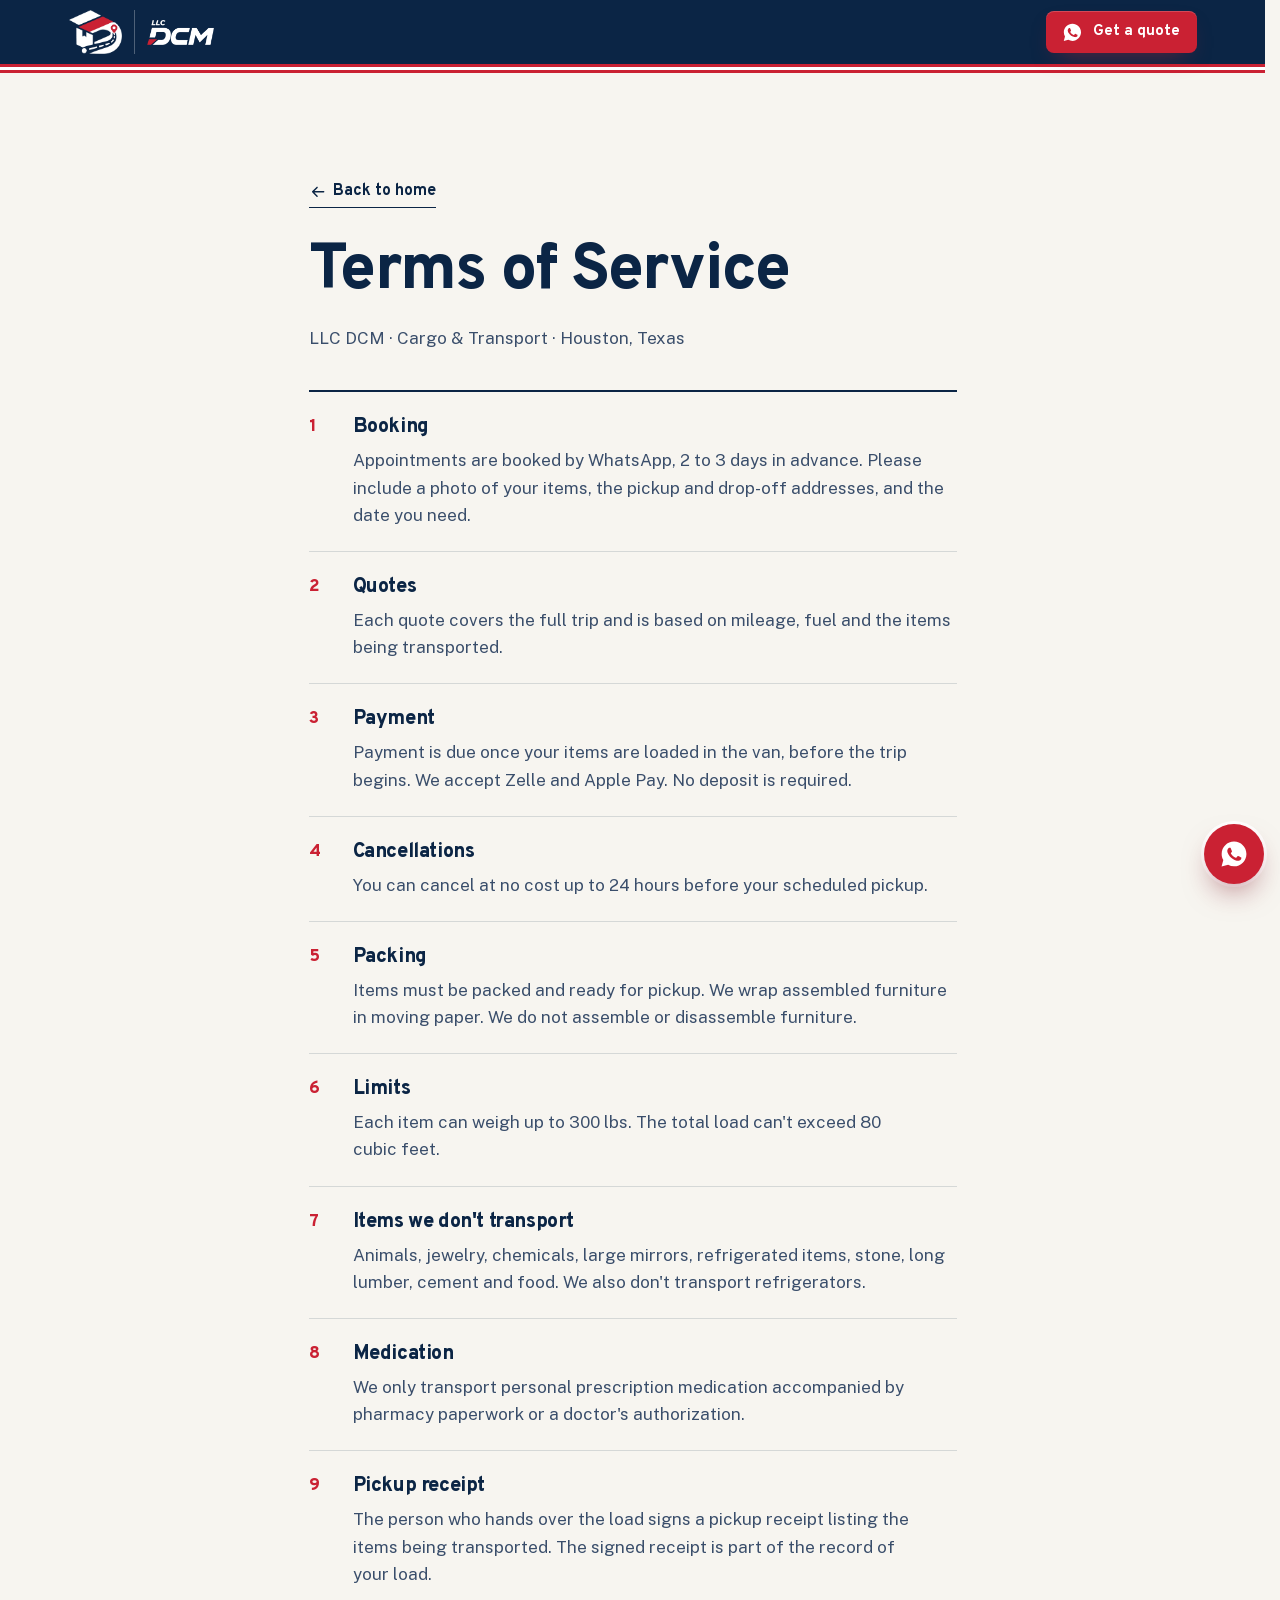
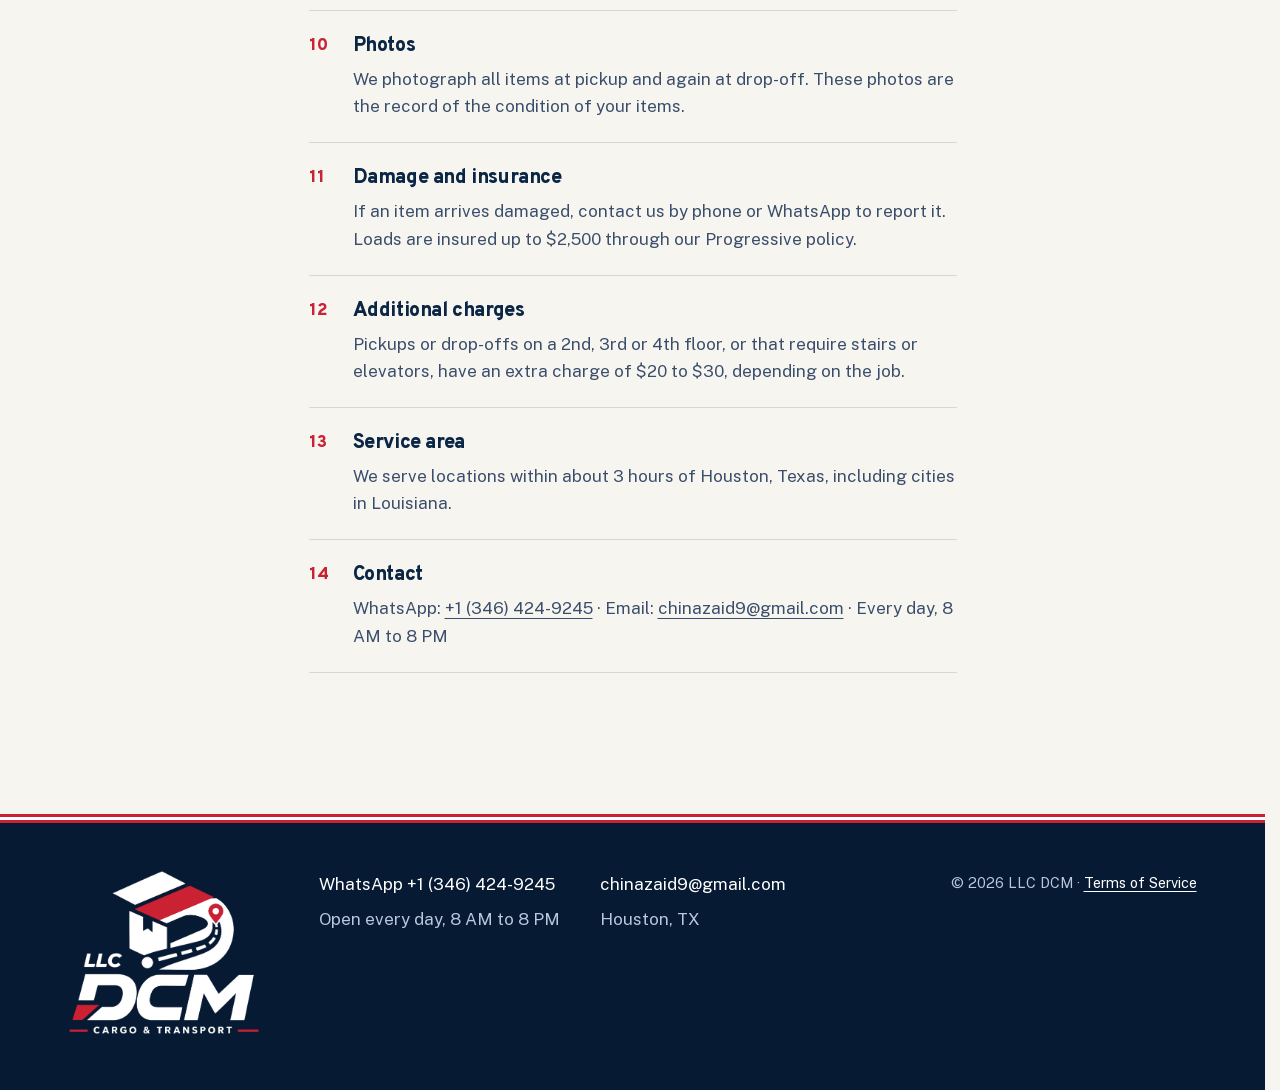
==== commit b2b42551: "vvv" ====
--- a/terms.html
+++ b/terms.html
@@ -6,7 +6,9 @@
 <title>Terms of Service · LLC DCM</title>
 <meta name="description" content="Terms of Service for LLC DCM, Houston, Texas.">
 <meta name="theme-color" content="#0B2545">
-<link rel="icon" href="assets/favicon.svg" type="image/svg+xml">
+<link rel="icon" href="assets/favicon-48.png" sizes="48x48" type="image/png">
+<link rel="icon" href="assets/icon-192.png" sizes="192x192" type="image/png">
+<link rel="apple-touch-icon" href="assets/apple-touch-icon.png">
 <link rel="stylesheet" href="css/style.css">
 <script>document.documentElement.classList.add('js')</script>
 </head>
@@ -21,9 +23,7 @@
 <a class="skip" href="#main">Skip to content</a>
 <header class="site-head">
   <div class="head-row">
-    <a class="wordmark" href="index.html" aria-label="LLC DCM, home">
-      <span class="wm-llc">LLC</span><span class="wm-dcm">DCM</span><svg class="wm-star" viewBox="0 0 24 24" aria-hidden="true"><use href="#star"/></svg>
-      <span class="wm-sub">Cargo &amp;<br>Transport</span>
+    <a class="wordmark" href="index.html" aria-label="LLC DCM, home"><img class="wm-iso" src="assets/brand/isotipo.png" alt="" width="657" height="536"><img class="wm-word" src="assets/brand/word.png" alt="" width="984" height="367">
     </a>
     <a class="btn btn-red btn-sm head-cta" style="display:inline-flex" data-wa="general" href="https://wa.me/13464249245"><svg aria-hidden="true"><use href="#i-wa"/></svg><span>Get a quote</span></a>
   </div>
@@ -57,9 +57,7 @@
 <footer class="foot">
   <div class="stripe" aria-hidden="true"></div>
   <div class="wrap foot-grid">
-    <a class="wordmark" href="index.html" aria-label="LLC DCM, home">
-      <span class="wm-llc">LLC</span><span class="wm-dcm">DCM</span><svg class="wm-star" viewBox="0 0 24 24" aria-hidden="true"><use href="#star"/></svg>
-      <span class="wm-sub">Cargo &amp;<br>Transport</span>
+    <a class="wordmark" href="index.html" aria-label="LLC DCM, home"><img class="wm-full" src="assets/brand/isologo.png" alt="" width="1027" height="881" loading="lazy">
     </a>
     <ul class="foot-list">
       <li><a data-wa="general" href="https://wa.me/13464249245">WhatsApp +1 (346) 424-9245</a></li>
--- a/css/style.css
+++ b/css/style.css
@@ -12,8 +12,8 @@
   --navy-2:#13315C;
   --navy-3:#1c4170;
   --navy-deep:#071a33;
-  --red:#B22234;
-  --red-hi:#9c1b2c;
+  --red:#CA2133;
+  --red-hi:#A81A2B;
   --white:#fff;
   --paper:#F7F5F0;
   --mist:#EAF0F6;
@@ -35,7 +35,7 @@
 html{-webkit-text-size-adjust:100%;scroll-behavior:smooth;scroll-padding-top:calc(var(--head-h) + 12px)}
 @media (prefers-reduced-motion:reduce){html{scroll-behavior:auto}}
 html,body{overflow-x:clip}
-body{margin:0;background:var(--paper);color:var(--ink);font:400 1.0625rem/1.6 var(--text);text-rendering:optimizeLegibility;-webkit-font-smoothing:antialiased;overflow-x:hidden}
+body{margin:0;background:var(--paper);color:var(--ink);font:400 1.0625rem/1.6 var(--text);text-rendering:optimizeLegibility;-webkit-font-smoothing:antialiased}
 img,svg{display:block;max-width:100%}
 a{color:inherit;text-underline-offset:.22em;text-decoration-thickness:1px}
 h1,h2,h3{font-family:var(--display);margin:0;font-weight:800;line-height:1.02;letter-spacing:-.02em;text-wrap:balance}
@@ -70,17 +70,17 @@
   box-shadow:0 1px 0 rgba(255,255,255,.18) inset,0 10px 24px -12px rgba(178,34,52,.7);
   transition:background-color .35s var(--ease-out),transform .35s var(--ease-out),box-shadow .35s var(--ease-out)}
 .btn svg{width:1.3rem;height:1.3rem;flex:none}
-.btn:hover{--bg:var(--red-hi);transform:translateY(-2px);box-shadow:0 1px 0 rgba(255,255,255,.18) inset,0 16px 30px -14px rgba(178,34,52,.85)}
+@media (hover:hover){.btn:hover{--bg:var(--red-hi);transform:translateY(-2px);box-shadow:0 1px 0 rgba(255,255,255,.18) inset,0 16px 30px -14px rgba(178,34,52,.85)}}
 .btn:active{transform:translateY(0);transition-duration:.1s}
 .btn-lg{min-height:58px;padding:1rem 1.6rem;font-size:1.1rem}
 .btn-sm{min-height:42px;padding:.55rem 1rem;font-size:.95rem;border-radius:8px}
 .btn-outline{background:transparent;color:var(--navy);box-shadow:inset 0 0 0 2px var(--navy)}
-.btn-outline:hover{--bg:var(--navy);background:var(--navy);color:#fff;box-shadow:inset 0 0 0 2px var(--navy),0 14px 26px -16px rgba(11,37,69,.6)}
+@media (hover:hover){.btn-outline:hover{--bg:var(--navy);background:var(--navy);color:#fff;box-shadow:inset 0 0 0 2px var(--navy),0 14px 26px -16px rgba(11,37,69,.6)}}
 .link-line{display:inline-flex;align-items:center;gap:.45rem;font:700 1rem/1.2 var(--display);text-decoration:none;padding:.4rem 0;border-bottom:1.5px solid currentColor;transition:gap .4s var(--ease-out),color .3s}
 .link-line svg{width:1.1rem;height:1.1rem;transition:transform .4s var(--ease-out)}
-.link-line:hover{gap:.7rem}
+@media (hover:hover){.link-line:hover{gap:.7rem}}
 .link-red{color:var(--red)}
-.link-red:hover{color:var(--red-hi)}
+@media (hover:hover){.link-red:hover{color:var(--red-hi)}}
 
 /* ---------- header ---------- */
 .site-head{position:sticky;top:0;z-index:50;background:var(--navy);color:#fff;transition:box-shadow .5s var(--ease-out)}
@@ -103,7 +103,7 @@
 .menu nav a{font:800 clamp(2rem,9vw,2.6rem)/1 var(--display);letter-spacing:-.02em;text-decoration:none;padding:.42em 0;border-bottom:1px solid rgba(255,255,255,.1);opacity:0;transform:translateY(14px);transition:opacity .5s var(--ease-out),transform .6s var(--ease-out),color .3s}
 .menu.open nav a{opacity:1;transform:none}
 .menu.open nav a:nth-child(2){transition-delay:.05s}.menu.open nav a:nth-child(3){transition-delay:.1s}.menu.open nav a:nth-child(4){transition-delay:.15s}.menu.open nav a:nth-child(5){transition-delay:.2s}
-.menu nav a:hover{color:var(--on-navy-2)}
+@media (hover:hover){.menu nav a:hover{color:var(--on-navy-2)}}
 .menu-foot{display:grid;gap:12px}
 .menu-foot p{color:var(--on-navy-2);font-size:.95rem;margin:0}
 body.menu-open{overflow:hidden}
@@ -130,7 +130,7 @@
   transition:background-color .45s var(--ease-out),color .45s var(--ease-out),box-shadow .45s var(--ease-out),transform .35s var(--ease-out)}
 .plate b{font:700 1rem/1 var(--display);letter-spacing:-.005em}
 .plate small{font:600 .76rem/1 var(--display);color:var(--on-navy-2);letter-spacing:.04em;transition:color .45s}
-.plate:hover{transform:translateY(-2px);box-shadow:inset 0 0 0 1.5px rgba(255,255,255,.55),inset 0 0 0 4px var(--navy-2),inset 0 0 0 5px rgba(255,255,255,.12)}
+@media (hover:hover){.plate:hover{transform:translateY(-2px);box-shadow:inset 0 0 0 1.5px rgba(255,255,255,.55),inset 0 0 0 4px var(--navy-2),inset 0 0 0 5px rgba(255,255,255,.12)}}
 .plate[aria-pressed="true"]{background:#fff;color:var(--navy);box-shadow:inset 0 0 0 1.5px #fff,inset 0 0 0 4px #fff,inset 0 0 0 5px var(--navy),0 10px 26px -14px rgba(0,0,0,.6)}
 .plate[aria-pressed="true"] small{color:var(--red)}
 .hero-actions{display:flex;flex-wrap:wrap;align-items:center;gap:14px 26px}
@@ -258,23 +258,22 @@
 .sig{width:100%;max-width:260px;height:52px}
 .sig path{fill:none;stroke:var(--pen);stroke-width:2;stroke-linecap:round;stroke-linejoin:round;stroke-dasharray:640;stroke-dashoffset:640;transition:stroke-dashoffset 1.8s .3s var(--ease-io)}
 .rc-after{margin-top:0}
-.stamp{position:absolute;right:16px;bottom:58px;display:flex;align-items:center;gap:8px;padding:9px 14px;color:var(--red);border:2.5px solid var(--red);border-radius:6px;font:800 .78rem/1.05 var(--display);letter-spacing:.14em;text-transform:uppercase;text-align:center;
+.stamp{position:absolute;right:14px;bottom:128px;display:flex;align-items:center;gap:8px;padding:9px 14px;color:var(--red);border:2.5px solid var(--red);border-radius:6px;font:800 .78rem/1.05 var(--display);letter-spacing:.14em;text-transform:uppercase;text-align:center;
   opacity:0;transform:rotate(-9deg) scale(1.7);transition:opacity .25s,transform .5s cubic-bezier(.22,1,.36,1);mix-blend-mode:multiply;pointer-events:none}
 .stamp b{font-size:1.02rem;letter-spacing:.06em}
 .stamp svg{width:12px;height:12px;color:var(--red)}
 .rc-cap{margin-top:14px;font-size:.8rem;color:#56687f}
 
-/* receipt states */
-.receipt[data-state="1"] [data-on="1"] .ink,
-.receipt[data-state="2"] :is([data-on="1"],[data-on="2"]) .ink,
-.receipt[data-state="3"] :is([data-on="1"],[data-on="2"],[data-on="3"]) .ink,
-.receipt[data-state="4"] .ink{clip-path:inset(0 0 0 0)}
-.receipt[data-state="3"] [data-on="3"] .tick,.receipt[data-state="4"] .tick{opacity:1;transform:none}
-.receipt[data-state="4"] .thumb{opacity:1;transform:none}
-.receipt[data-state="4"] .sig path{stroke-dashoffset:0}
-.receipt[data-state="4"] .rc-after .ink{transition-delay:1.4s}
-.receipt[data-state="4"] .rc-after .tick{transition-delay:2.2s}
-.receipt[data-state="4"] .stamp{opacity:.92;transform:rotate(-9deg) scale(1);transition-delay:2.6s}
+.thumb .box{fill:#e4c79a}
+.thumb .flap{fill:#d6b27c}
+.price{display:inline-block;margin-left:.35em;padding-right:.15em;filter:blur(4.5px);user-select:none;font-style:normal;font-weight:700}
+
+/* receipt states: main.js lights each [data-on] as you scroll (1-3 = steps, 4-7 = step 4 in detail, 8 = stamp) */
+.ink{padding-right:.25em}
+.lit .ink{clip-path:inset(-.3em -.5em -.3em 0)}
+.lit .tick,.lit .thumb{opacity:1;transform:none}
+.lit .sig path{stroke-dashoffset:0}
+.receipt.stamped .stamp{opacity:.92;transform:rotate(-9deg) scale(1)}
 .no-js .ink,.receipt.static .ink{clip-path:none}
 
 @media (min-width:960px){
@@ -285,8 +284,26 @@
   .step:not(.on) h3{color:#4d5f7a}
   .step:not(.on) p{color:#5d6f89}
   .step h3,.step p{transition:color .6s var(--ease-out)}
-  .receipt-slot{position:sticky;top:calc(var(--head-h) + 40px)}
+  .receipt-slot{position:sticky;top:var(--rc-top,calc(var(--head-h) + 24px))}
+  /* equal spacing between the 4 circles; step 4 height is set in main.js so the receipt stops right as it is stamped */
+  .step{min-height:42vh}
   .receipt{padding:32px 30px 26px}
+}
+/* receipt is zoomed (main.js) so the whole sheet always fits on screen */
+.rc-now{display:none}
+@media (max-width:959.98px){
+  /* phone: the receipt fills in on its own, in a loop (main.js), while it is on screen — scrolling is never held */
+  .pinned .rc-now{display:flex;align-items:baseline;gap:.6rem;max-width:460px;min-height:2.4em;margin:0 auto 10px;font:700 1rem/1.2 var(--display);color:var(--navy)}
+  .rc-now b{flex:none;color:#fff;background:var(--red);border-radius:999px;padding:.28rem .55rem .24rem;font-size:.8rem;letter-spacing:.06em}
+  .rc-now span{transition:opacity .2s var(--ease-out)}
+  .rc-now.swap span{opacity:0}
+  /* phone loop is fast: shorter, still eased transitions so nothing snaps */
+  .pinned .ink{transition-duration:.5s}
+  .pinned .tick{transition:opacity .25s .35s,transform .3s .35s var(--ease-out)}
+  .pinned .thumb{transition-duration:.35s,.4s}
+  .pinned .thumb:nth-child(2){transition-delay:.06s}.pinned .thumb:nth-child(3){transition-delay:.12s}
+  .pinned .sig path{transition:stroke-dashoffset .7s .05s var(--ease-io)}
+  .pinned .receipt:not(.stamped) .stamp{transition-duration:.25s,.3s}
 }
 
 /* ---------- haul ---------- */
@@ -323,22 +340,14 @@
 .mf-col li.hit em{color:inherit;opacity:.85}
 .limits{display:grid;gap:22px;margin-top:clamp(48px,7vw,84px);align-items:center}
 .van-side{width:100%;max-width:560px;overflow:visible}
-.vs-body{fill:#fff;stroke:var(--navy);stroke-width:3}
-.vs-glass{fill:#c9d7e8;stroke:var(--navy);stroke-width:2.5;stroke-linejoin:round}
-.vs-line{stroke:var(--navy);stroke-width:2;opacity:.4;fill:none}
-.vs-handle{fill:var(--navy);opacity:.5}
-.vs-cargo{fill:rgba(178,34,52,.05);stroke:var(--red);stroke-width:2;stroke-dasharray:7 6}
+.vs-cargo{fill:rgba(255,255,255,.72);stroke:var(--red);stroke-width:2;stroke-dasharray:7 6}
 .vs-box rect{fill:#e9dcc3;stroke:#8a6a3c;stroke-width:2}
 .vs-box path{stroke:#8a6a3c;stroke-width:2;opacity:.6}
 .vs-box{transform-box:fill-box;transform-origin:bottom;opacity:0;transform:translateY(-30px);transition:opacity .5s,transform .8s var(--ease-out)}
 .limits.in .vs-box{opacity:1;transform:none}
-.limits.in .vs-box:nth-of-type(2){transition-delay:.15s}
-.limits.in .vs-box:nth-of-type(3){transition-delay:.3s}
-.vs-kg{font:700 14px var(--display);fill:var(--red);letter-spacing:.02em}
-.vs-light{fill:#ffd36b;stroke:var(--navy);stroke-width:1.5}
-.vs-bumper{stroke:var(--navy);stroke-width:4;stroke-linecap:round}
-.vs-wheel circle:first-child{fill:var(--navy)}
-.vs-wheel circle:last-child{fill:#cfd9e6}
+.limits.in .vs-box.b2{transition-delay:.15s}
+.limits.in .vs-box.b3{transition-delay:.3s}
+.vs-kg{font:700 14px var(--display);fill:var(--red);letter-spacing:.02em;text-anchor:middle}
 .vs-ground{stroke:var(--navy);stroke-width:2;opacity:.25}
 .vs-dim path{stroke:var(--navy);stroke-width:1.6;fill:none}
 .vs-dim text{font:700 14px var(--display);fill:var(--navy);text-anchor:middle}
@@ -389,7 +398,7 @@
 .acc summary::-webkit-details-marker{display:none}
 .acc summary::after{content:"";flex:none;width:14px;height:14px;background:linear-gradient(currentColor,currentColor) center/14px 2px no-repeat,linear-gradient(currentColor,currentColor) center/2px 14px no-repeat;transition:transform .5s var(--ease-out);color:var(--red)}
 .acc details[open] summary::after{transform:rotate(135deg)}
-.acc summary:hover{color:var(--red)}
+@media (hover:hover){.acc summary:hover{color:var(--red)}}
 .acc-body{overflow:hidden}
 .acc-body p{padding:0 0 22px;color:var(--ink-2);max-width:62ch;margin:0}
 @media (min-width:960px){.faq-grid{grid-template-columns:.8fr 1.2fr;gap:clamp(48px,7vw,110px);align-items:start}.faq .h2{position:sticky;top:calc(var(--head-h) + 48px)}}
@@ -407,7 +416,7 @@
 .close p{color:var(--on-navy-2);max-width:52ch;font-size:1.12rem;margin-bottom:1.8rem}
 .close-road{position:relative;height:110px;margin-top:clamp(56px,8vw,96px);border-bottom:3px solid rgba(255,255,255,.14)}
 .close-road::after{content:"";position:absolute;left:0;right:0;bottom:22px;height:3px;background:repeating-linear-gradient(90deg,rgba(255,255,255,.35) 0 40px,transparent 40px 76px)}
-.close-van{position:absolute;bottom:30px;left:0;width:118px;height:56px;transform:translateX(-140px)}
+.close-van{position:absolute;bottom:26px;left:0;width:150px;height:67px;transform:translateX(-170px)}
 .close.in .close-van{animation:drive 7s var(--ease-io) .3s forwards}
 @keyframes drive{0%{transform:translateX(-140px)}45%,58%{transform:translateX(calc(50vw - 60px))}100%{transform:translateX(calc(100vw + 40px))}}
 @media (prefers-reduced-motion:reduce){.close.in .close-van{animation:none;transform:translateX(calc(50vw - 60px))}}
@@ -417,7 +426,7 @@
 .foot-grid{display:grid;gap:26px;padding-top:48px}
 .foot-list{display:grid;gap:8px}
 .foot-list a{text-decoration:none;color:#fff;transition:color .3s}
-.foot-list a:hover{color:#ffb3bd}
+@media (hover:hover){.foot-list a:hover{color:#ffb3bd}}
 .foot-legal{font-size:.9rem;margin:0}
 .foot-legal a{color:#fff}
 @media (min-width:900px){.foot-grid{grid-template-columns:auto 1fr auto;align-items:start;gap:60px}.foot-list{grid-template-columns:repeat(2,auto);column-gap:40px;justify-content:start}.foot{padding-bottom:56px}}
@@ -426,24 +435,59 @@
 .wa-float{position:fixed;right:max(16px,env(safe-area-inset-right));bottom:max(16px,env(safe-area-inset-bottom));z-index:60;width:60px;height:60px;border-radius:50%;display:grid;place-items:center;background:var(--red);color:#fff;
   box-shadow:0 14px 30px -10px rgba(120,15,30,.6),0 0 0 3px #fff;transition:transform .45s var(--ease-out),background-color .3s,opacity .5s;transform:scale(0);opacity:0}
 .wa-float.show{transform:scale(1);opacity:1}
-.wa-float:hover{background:var(--red-hi);transform:scale(1.07)}
+@media (hover:hover){.wa-float:hover{background:var(--red-hi);transform:scale(1.07)}}
 .wa-float svg{width:30px;height:30px}
 
 /* ---------- intro (home, first visit only) ---------- */
 .intro-screen{display:none}
-.intro .intro-screen{display:grid;place-items:center;position:fixed;inset:0;z-index:300;background:var(--navy);animation:intro-out .8s var(--ease-io) 2.05s forwards}
-.intro body{overflow:hidden}
-.intro-stage{position:relative;width:min(560px,86vw);height:120px}
+html{scrollbar-gutter:stable}
+/* fallback: if JS never runs, the screen still leaves on its own */
+.intro .intro-screen{display:grid;place-items:center;position:fixed;inset:0;z-index:300;background:var(--navy);animation:intro-out .8s var(--ease-io) 4.4s forwards;transition:opacity .9s var(--ease-io)}
+.intro,.intro body{overflow:hidden;overscroll-behavior:none;touch-action:none}
+.intro-stage{position:relative;width:min(1000px,96vw);height:clamp(260px,58vw,390px);transition:transform 1s var(--ease-io),opacity .8s var(--ease-io)}
 .intro-road{position:absolute;left:0;right:0;bottom:8px;width:100%;height:8px}
-.intro-road path{stroke:var(--red);stroke-width:8;stroke-dasharray:600;stroke-dashoffset:600;animation:road .9s var(--ease-out) .1s forwards}
-.intro-van{position:absolute;bottom:14px;left:0;width:96px;height:45px;transform:translateX(-120px);animation:intro-van 1.5s var(--ease-io) .25s forwards}
-.intro-mark{position:absolute;left:50%;bottom:62px;transform:translateX(-50%);display:flex;align-items:flex-start;gap:.3rem;color:#fff;clip-path:inset(0 100% 0 0);animation:mark 1s var(--ease-out) .85s forwards}
-.intro-mark .wm-dcm{font-size:clamp(3rem,12vw,4.6rem)}
-.intro-mark .wm-star{width:1.6rem;height:1.6rem;transform:translateY(.5rem)}
+.intro-road path{stroke:var(--red);stroke-width:8;stroke-dasharray:600;stroke-dashoffset:600;animation:road 1.1s var(--ease-out) .1s forwards}
+.intro-van{position:absolute;bottom:4px;left:0;z-index:2;width:clamp(310px,84vw,560px);height:auto;aspect-ratio:260/116;transform:translateX(-100vw);will-change:transform}
+.intro-screen{overflow:hidden}
+/* each letter leaves the van inside a box; the box bounces, comes apart and the letter rises into place (main.js) */
+.intro-mark{position:absolute;left:50%;bottom:16px;z-index:0;transform:translateX(-50%);display:flex;align-items:flex-end;gap:.3rem;color:#fff}
+.intro-mark .wm-dcm{display:flex}
+.intro-mark .drop{display:inline-block;opacity:0;transform-origin:50% 100%}
+.intro-mark .drop.show{animation:ltr-out .6s cubic-bezier(.2,.8,.3,1) .08s both}
+@keyframes ltr-out{
+  0%{opacity:0;transform:translateY(var(--dy,0)) scale(.45)}
+  55%{opacity:1;transform:translateY(-7px) scale(1.05)}
+  100%{opacity:1;transform:none}}
+.pkg{position:absolute;left:0;bottom:0;z-index:1;visibility:hidden;transform-origin:50% 100%;will-change:transform}
+.pkg.go{visibility:visible}
+.pkg i{position:absolute;display:block}
+.pk-l,.pk-r{top:0;bottom:0;width:50%;background:linear-gradient(#d6a76d,#b5824c)}
+.pk-l{left:0;border-radius:3px 0 0 3px;box-shadow:inset 1px 0 0 rgba(255,236,200,.35),inset 0 -3px 0 rgba(90,55,20,.25);background-image:linear-gradient(90deg,transparent 72%,rgba(240,226,196,.55) 72%),linear-gradient(#d6a76d,#b5824c);transform-origin:0 100%}
+.pk-r{right:0;border-radius:0 3px 3px 0;box-shadow:inset -1px 0 0 rgba(90,55,20,.3),inset 0 -3px 0 rgba(90,55,20,.25);background-image:linear-gradient(90deg,rgba(240,226,196,.55) 28%,transparent 28%),linear-gradient(#cf9e63,#ab7944);transform-origin:100% 100%}
+.pk-fl,.pk-fr{top:0;height:18%;width:50%;background:#c08d55;box-shadow:inset 0 -1px 0 rgba(90,55,20,.45)}
+.pk-fl{left:0;border-radius:3px 0 0 0;transform-origin:0 0}
+.pk-fr{right:0;border-radius:0 3px 0 0;transform-origin:100% 0}
+.pkg.open .pk-fl{animation:flap-l .7s cubic-bezier(.3,.7,.4,1) both}
+.pkg.open .pk-fr{animation:flap-r .7s cubic-bezier(.3,.7,.4,1) both}
+.pkg.open .pk-l{animation:side-l .7s cubic-bezier(.45,0,.6,1) .1s both}
+.pkg.open .pk-r{animation:side-r .7s cubic-bezier(.45,0,.6,1) .1s both}
+@keyframes flap-l{40%{transform:rotate(-125deg)}100%{transform:rotate(-150deg);opacity:0}}
+@keyframes flap-r{40%{transform:rotate(125deg)}100%{transform:rotate(150deg);opacity:0}}
+@keyframes side-l{100%{transform:translate(-30%,6%) rotate(-78deg);opacity:0}}
+@keyframes side-r{100%{transform:translate(30%,6%) rotate(78deg);opacity:0}}
+.intro-leave .intro-screen{opacity:0;animation:none}
+.intro-leave .intro-stage{transform:translateY(-18px) scale(.97);opacity:0}
+/* hero settles in softly right after the intro */
+.intro .hero-copy>*{animation:hero-in 1.1s var(--ease-out) 4.4s both}
+.hero-in .hero-copy>*{animation:hero-in 1.1s var(--ease-out) both}
+.hero-in .hero-copy>:nth-child(2){animation-delay:.12s}
+.hero-in .hero-copy>:nth-child(3){animation-delay:.22s}
+.hero-in .hero-copy>:nth-child(n+4){animation-delay:.32s}
+@keyframes hero-in{from{opacity:0;transform:translateY(22px)}to{opacity:1;transform:none}}
+.intro-mark .wm-dcm{font-size:clamp(2.4rem,10vw,5.6rem);line-height:.8;margin-bottom:.06em}
+.intro-mark .wm-star{width:clamp(1.9rem,7vw,2.9rem);height:clamp(1.9rem,7vw,2.9rem);align-self:flex-start}
 @keyframes road{to{stroke-dashoffset:0}}
-@keyframes intro-van{to{transform:translateX(min(600px,92vw))}}
-@keyframes mark{to{clip-path:inset(0 0 0 0)}}
-@keyframes intro-out{to{clip-path:inset(0 0 100% 0);visibility:hidden}}
+@keyframes intro-out{to{opacity:0;visibility:hidden}}
 
 /* ---------- terms page ---------- */
 .terms{background:var(--paper);padding:clamp(48px,8vw,104px) 0 var(--sec)}
@@ -465,10 +509,16 @@
 
 
 /* ===== v2: LLC DCM name, stars map, reach checker, road van, flag ===== */
-.wm-llc{font:800 .7rem/1 var(--display);letter-spacing:.14em;color:var(--on-navy-2);padding:.24rem .34rem .2rem;border-radius:3px;box-shadow:inset 0 0 0 1px rgba(255,255,255,.4);margin-right:.1rem;align-self:center}
-.rc-brand .wm-llc{color:var(--navy);box-shadow:inset 0 0 0 1px rgba(11,37,69,.45);font-size:.7rem;padding:.2rem .28rem .16rem}
+/* LLC is the hero of the name: an Interstate route shield (I-10 runs Houston–San Antonio–Lafayette) */
+.wm-llc{--sh:url("data:image/svg+xml,%3Csvg xmlns='http://www.w3.org/2000/svg' viewBox='0 0 100 110'%3E%3Cpath fill='%23fff' d='M4 10C18 2 36 2 50 9C64 2 82 2 96 10C100 50 92 86 50 108C8 86 0 50 4 10Z'/%3E%3Cpath fill='%231F4E8C' d='M10 15C22 9 37 9 50 15C63 9 78 9 90 15C93 50 86 81 50 101C14 81 7 50 10 15Z'/%3E%3Cpath fill='%23B22234' d='M10 15C22 9 37 9 50 15C63 9 78 9 90 15C90.6 22 91 28 91 33H9C9 28 9.4 22 10 15Z'/%3E%3C/svg%3E");
+  display:inline-block;text-align:center;box-sizing:border-box;width:3.2em;height:3.52em;padding:1.42em 0 0;flex:none;
+  font:900 14px/1 var(--display);letter-spacing:-.02em;color:#fff;background:var(--sh) center/contain no-repeat;
+  margin-right:.3rem;align-self:center;filter:drop-shadow(0 2px 3px rgba(0,0,0,.25))}
+.wordmark .wm-dcm{font-size:1.45rem}
+.rc-brand .wm-llc{font-size:11px;margin-right:.3rem;filter:none}
 .intro-mark{align-items:center}
-.intro-mark .wm-llc{font-size:1rem;padding:.35rem .5rem .28rem;margin-right:.5rem}
+.intro-mark .wm-star{align-self:center;margin-bottom:clamp(1.8rem,8vw,3.6rem)}
+.intro-mark .wm-llc{line-height:1;font-size:clamp(1.9rem,8vw,4rem);margin:0 .6rem 0 0;align-self:center;filter:drop-shadow(0 8px 14px rgba(0,0,0,.35))}
 
 .map .reach-fill{fill:rgba(255,255,255,.03)}
 .map .ring-1,.map .ring-2{stroke:rgba(255,255,255,.16)}
@@ -477,12 +527,13 @@
 .town-hit{fill:transparent}
 .town-star{color:#fff;opacity:.62;transition:opacity .4s,color .4s}
 .town.main .town-star{opacity:1}
-.town:hover .town-star{opacity:1}
+@media (hover:hover){.town:hover .town-star{opacity:1}}
 .town.on .town-star{color:var(--red);opacity:1}
 .town-label{font:700 12px var(--display);fill:#fff;paint-order:stroke;stroke:var(--navy);stroke-width:4px;stroke-linejoin:round}
 .town-mi{font:600 11px var(--display);fill:var(--on-navy-2);paint-order:stroke;stroke:var(--navy);stroke-width:4px}
 .town:not(.main) .town-label,.town:not(.main) .town-mi{opacity:0;transition:opacity .35s var(--ease-out)}
-.town:not(.main):hover .town-label,.town:not(.main):hover .town-mi,.town.on .town-label,.town.on .town-mi{opacity:1}
+.town.on .town-label,.town.on .town-mi{opacity:1}
+@media (hover:hover){.town:not(.main):hover .town-label,.town:not(.main):hover .town-mi{opacity:1}}
 .hub-pulse{transform-box:fill-box;transform-origin:center;animation:pulse 2.8s var(--ease-out) infinite}
 .hub-disc{fill:var(--red);stroke:#fff;stroke-width:2;vector-effect:non-scaling-stroke}
 .hub-star{color:#fff}
@@ -494,7 +545,7 @@
 @media (max-width:699px){.hero .map-note{display:none}}
 
 .plate-else{background:transparent;text-decoration:none;box-shadow:none;border:1.5px dashed rgba(255,255,255,.42)}
-.plate-else:hover{border-color:#fff;box-shadow:none}
+@media (hover:hover){.plate-else:hover{border-color:#fff;box-shadow:none}}
 
 /* area */
 .area-head{max-width:760px;margin-bottom:clamp(36px,5vw,60px)}
@@ -512,7 +563,7 @@
 .city-verdict .btn{animation:rise .5s var(--ease-out)}
 @keyframes rise{from{opacity:0;transform:translateY(8px)}}
 .btn-outline-light{background:transparent;box-shadow:inset 0 0 0 2px rgba(255,255,255,.7)}
-.btn-outline-light:hover{background:#fff;color:var(--navy);box-shadow:inset 0 0 0 2px #fff}
+@media (hover:hover){.btn-outline-light:hover{background:#fff;color:var(--navy);box-shadow:inset 0 0 0 2px #fff}}
 .reach-stage{position:relative;height:clamp(300px,56vw,470px);border-radius:16px;overflow:hidden;box-shadow:inset 0 0 0 1px rgba(255,255,255,.12),0 40px 70px -40px rgba(0,0,0,.7)}
 .reach-stage .map{border-radius:16px}
 .reach-stage .map-note{top:14px;right:16px}
@@ -524,7 +575,7 @@
 .band ul{display:grid;grid-template-columns:1fr 1fr;column-gap:14px}
 .band li{display:flex;justify-content:space-between;align-items:baseline;gap:10px;padding:.5em 8px;border-top:1px solid rgba(255,255,255,.1);font:700 1.02rem/1.2 var(--display);cursor:pointer;border-radius:6px;transition:background-color .35s var(--ease-out),color .35s}
 .band li::after{content:attr(data-miles);font-weight:800;font-variant-numeric:tabular-nums;color:var(--on-navy-2);transition:color .35s}
-.band li:hover{background:rgba(255,255,255,.08)}
+@media (hover:hover){.band li:hover{background:rgba(255,255,255,.08)}}
 .band li.on{background:#fff;color:var(--navy)}
 .band li.on::after{color:var(--red)}
 .bands-foot{margin:2px 4px 0;font-size:.9rem;color:var(--on-navy-2)}
@@ -551,4 +602,39 @@
 .flag{display:block;width:100%;aspect-ratio:1.75}
 .flag-pole{position:absolute;left:0;top:4%;bottom:-24%;width:7px;border-radius:4px;background:linear-gradient(90deg,#7d8ea6,#e3e9f1 40%,#8f9fb5)}
 .flag-pole::before{content:"";position:absolute;left:50%;top:-12px;width:14px;height:14px;border-radius:50%;transform:translateX(-50%);background:radial-gradient(circle at 35% 35%,#fff3c4,#d9a93a 60%,#9c7420)}
-@media (min-width:900px){.close-grid{grid-template-columns:1.1fr 1fr;gap:56px}}+@media (min-width:900px){.close-grid{grid-template-columns:1.1fr 1fr;gap:56px}}
+/* ===== brand logo (assets/brand, cut from the client's logo files) ===== */
+/* header: imagotipo, symbol | name, like the brand sheet */
+.wordmark{gap:.75rem}
+.wm-iso{height:40px;width:auto;display:block}
+.wm-word{height:22px;width:auto;display:block;box-sizing:content-box;padding:9px 0 9px .75rem;border-left:1px solid rgba(255,255,255,.28)}
+@media (min-width:900px){.wm-iso{height:44px}.wm-word{height:25px;padding-block:9.5px}}
+/* footer: full isologo */
+.wm-full{width:clamp(150px,40vw,190px);height:auto;display:block}
+/* receipt letterhead, navy ink on paper */
+.rc-brand{gap:.45rem}
+.rc-iso{height:26px;width:auto}
+.rc-word{height:15px;width:auto;margin-right:.35rem}
+
+/* intro: the pieces of the real logo. LLC, D, C, M each ride out in a box (main.js);
+   then the symbol rises out of the name and CARGO & TRANSPORT opens under it */
+.intro-stage{--lw:clamp(260px,70vw,470px);height:calc(var(--lw) * .858 + 46px)}
+.intro-mark{display:block;bottom:30px;width:var(--lw);aspect-ratio:1027/881;gap:0}
+.intro-mark img{position:absolute;height:auto;display:block}
+.im-iso{left:22.88%;top:0;width:63.97%}
+.im-llc{left:7.69%;top:50.17%;width:20.45%}
+.im-d{left:1.56%;top:63%;width:34.37%}
+.im-c{left:35.44%;top:63.22%;width:27.75%}
+.im-m{left:60.27%;top:63.34%;width:37.1%}
+.im-tag{left:0;top:95.12%;width:100%}
+.im-iso,.im-tag{opacity:0}
+.intro-mark.done .im-iso{animation:iso-rise 1s cubic-bezier(.2,.9,.25,1) both}
+.intro-mark.done .im-tag{animation:tag-open .8s var(--ease-out) .3s both}
+.intro-road{transition:opacity .6s var(--ease-io)}
+.intro-stage.done .intro-road{opacity:0}
+@keyframes iso-rise{
+  0%{opacity:0;transform:translateY(34%) scale(.86);clip-path:inset(100% 0 0 0)}
+  35%{opacity:1}
+  70%{transform:translateY(-3%) scale(1.02)}
+  100%{opacity:1;transform:none;clip-path:inset(-10% 0 0 0)}}
+@keyframes tag-open{from{opacity:0;clip-path:inset(0 50% 0 50%)}to{opacity:1;clip-path:inset(0 0 0 0)}}
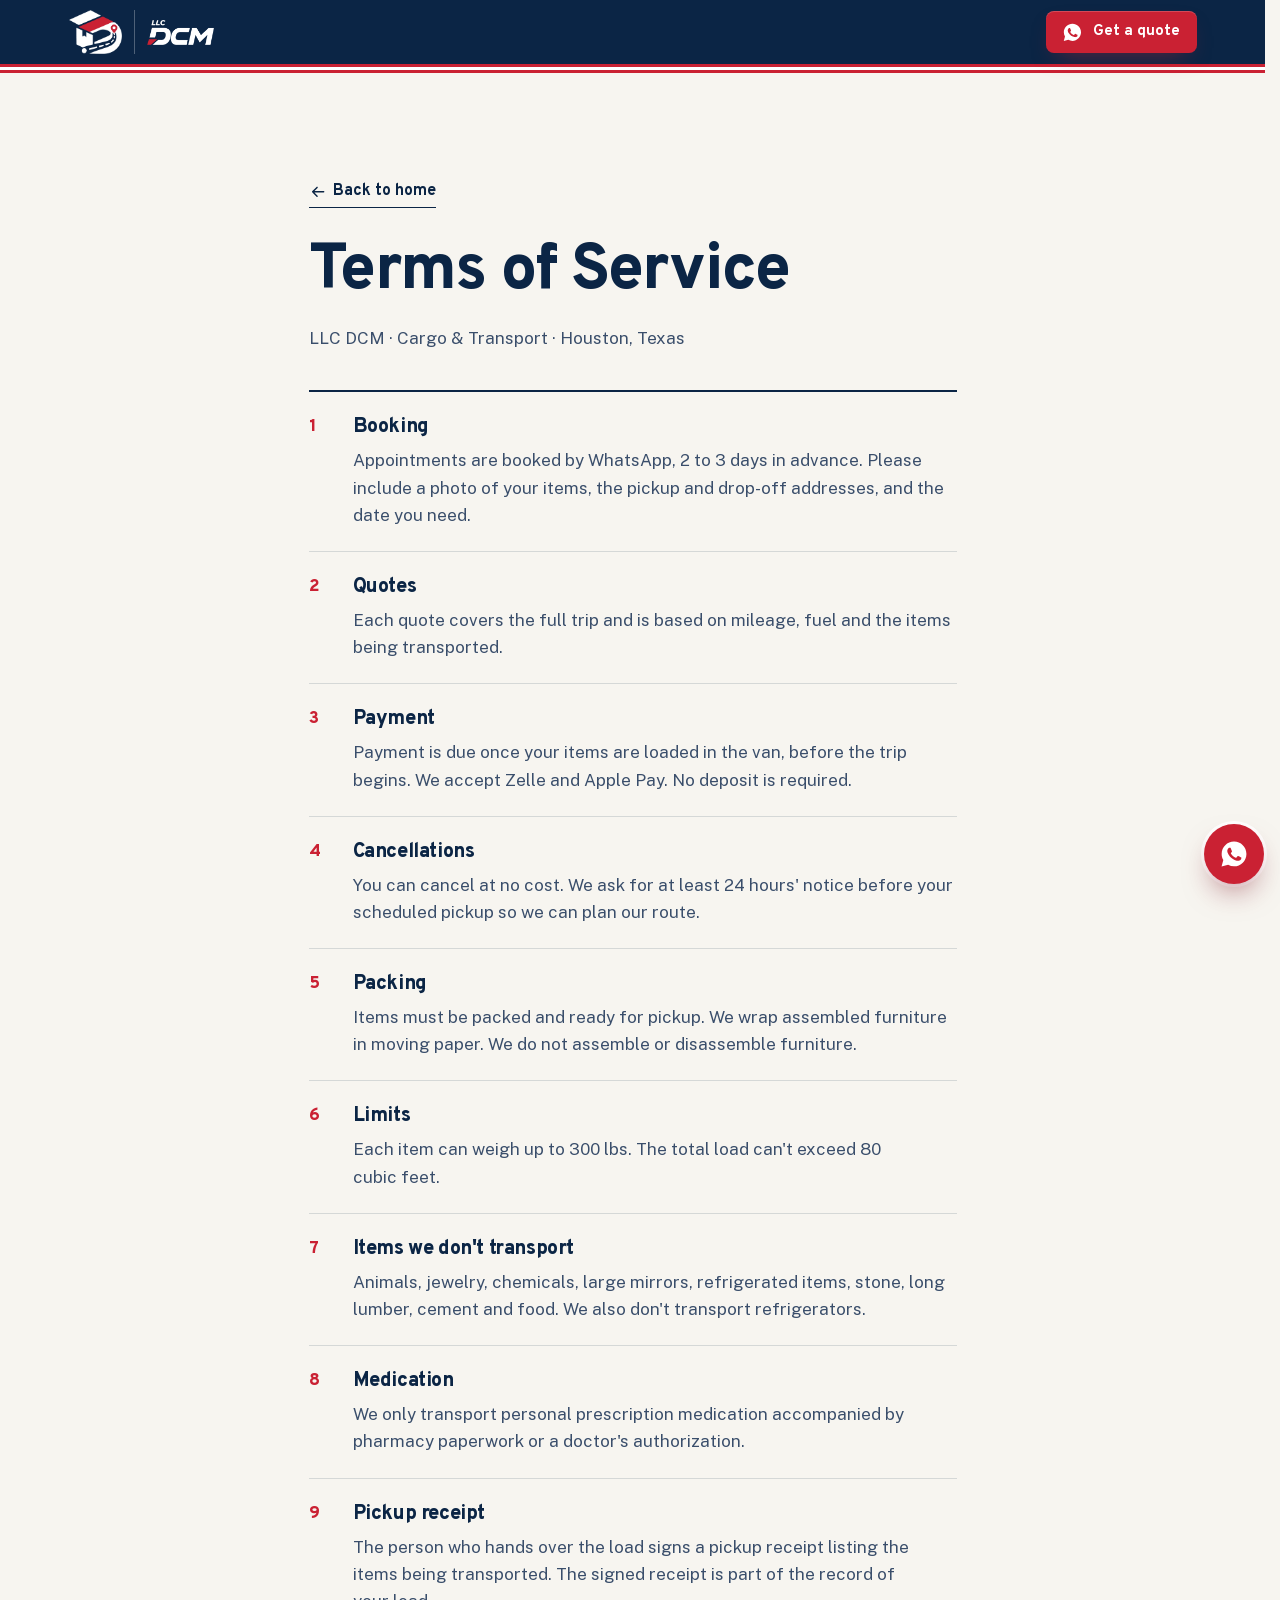
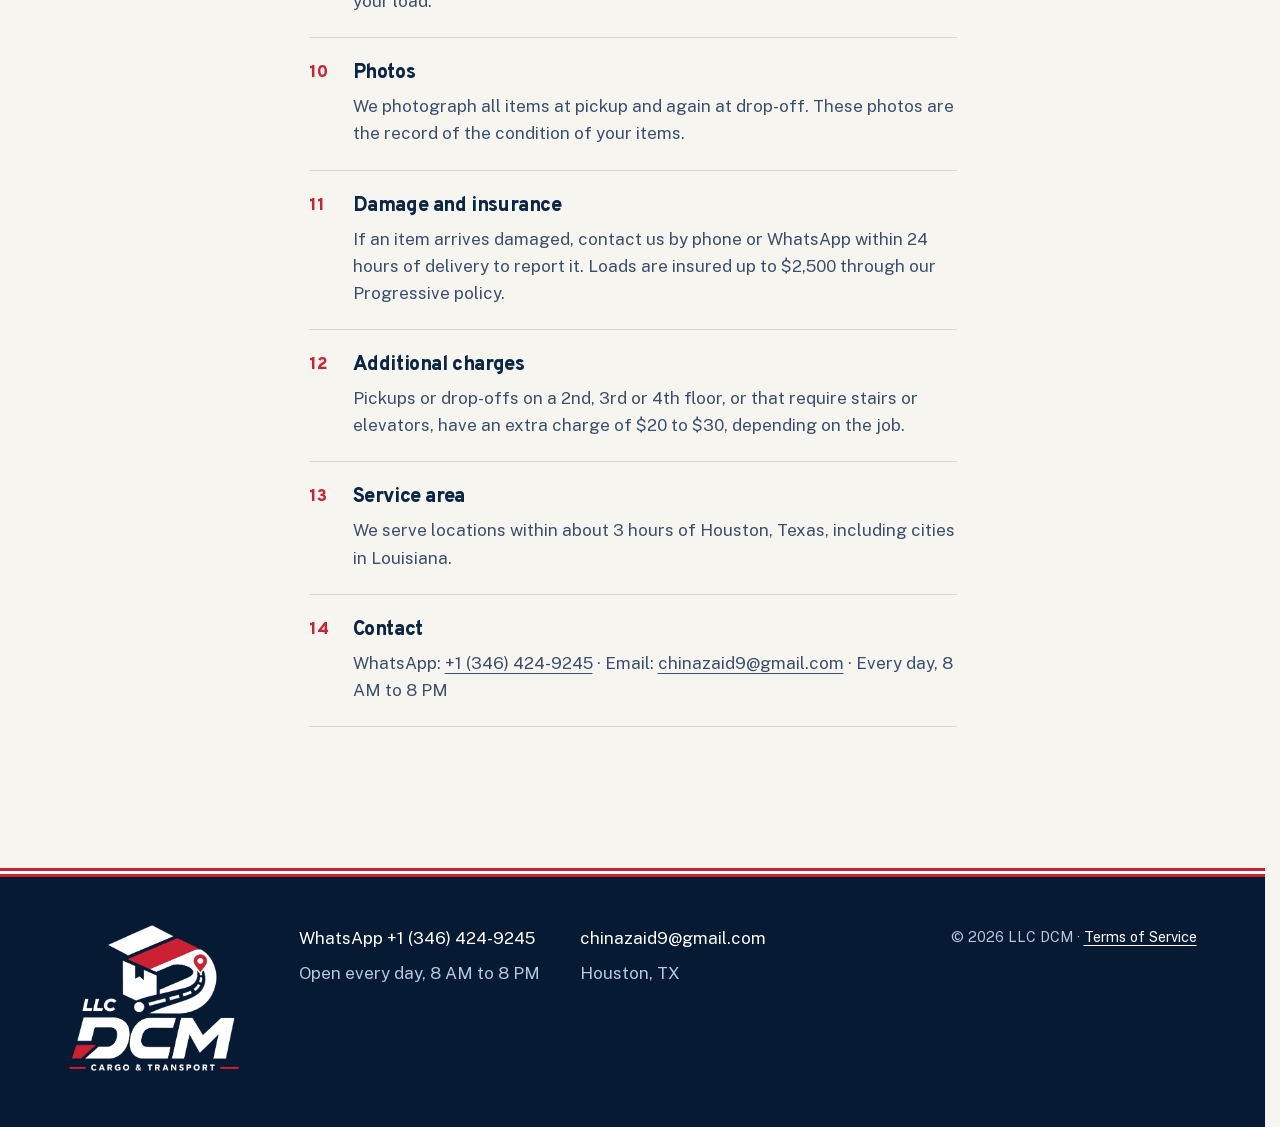
==== commit 2dcf4d88: "Vista previa para WhatsApp, plazo de 24 h para reportar daños y cancelación flexible - Imagen og-ima" ====
--- a/terms.html
+++ b/terms.html
@@ -39,14 +39,14 @@
       <li><div><h2>Booking</h2><p>Appointments are booked by WhatsApp, 2 to 3 days in advance. Please include a photo of your items, the pickup and drop-off addresses, and the date you need.</p></div></li>
       <li><div><h2>Quotes</h2><p>Each quote covers the full trip and is based on mileage, fuel and the items being transported.</p></div></li>
       <li><div><h2>Payment</h2><p>Payment is due once your items are loaded in the van, before the trip begins. We accept Zelle and Apple Pay. No deposit is required.</p></div></li>
-      <li><div><h2>Cancellations</h2><p>You can cancel at no cost up to 24 hours before your scheduled pickup.</p></div></li>
+      <li><div><h2>Cancellations</h2><p>You can cancel at no cost. We ask for at least 24 hours' notice before your scheduled pickup so we can plan our route.</p></div></li>
       <li><div><h2>Packing</h2><p>Items must be packed and ready for pickup. We wrap assembled furniture in moving paper. We do not assemble or disassemble furniture.</p></div></li>
       <li><div><h2>Limits</h2><p>Each item can weigh up to 300 lbs. The total load can't exceed 80 cubic feet.</p></div></li>
       <li><div><h2>Items we don't transport</h2><p>Animals, jewelry, chemicals, large mirrors, refrigerated items, stone, long lumber, cement and food. We also don't transport refrigerators.</p></div></li>
       <li><div><h2>Medication</h2><p>We only transport personal prescription medication accompanied by pharmacy paperwork or a doctor's authorization.</p></div></li>
       <li><div><h2>Pickup receipt</h2><p>The person who hands over the load signs a pickup receipt listing the items being transported. The signed receipt is part of the record of your load.</p></div></li>
       <li><div><h2>Photos</h2><p>We photograph all items at pickup and again at drop-off. These photos are the record of the condition of your items.</p></div></li>
-      <li><div><h2>Damage and insurance</h2><p>If an item arrives damaged, contact us by phone or WhatsApp to report it. Loads are insured up to $2,500 through our Progressive policy.</p></div></li>
+      <li><div><h2>Damage and insurance</h2><p>If an item arrives damaged, contact us by phone or WhatsApp within 24 hours of delivery to report it. Loads are insured up to $2,500 through our Progressive policy.</p></div></li>
       <li><div><h2>Additional charges</h2><p>Pickups or drop-offs on a 2nd, 3rd or 4th floor, or that require stairs or elevators, have an extra charge of $20 to $30, depending on the job.</p></div></li>
       <li><div><h2>Service area</h2><p>We serve locations within about 3 hours of Houston, Texas, including cities in Louisiana.</p></div></li>
       <li><div><h2>Contact</h2><p>WhatsApp: <a href="https://wa.me/13464249245">+1 (346) 424-9245</a> · Email: <a href="mailto:chinazaid9@gmail.com">chinazaid9@gmail.com</a> · Every day, 8 AM to 8 PM</p></div></li>
--- a/css/style.css
+++ b/css/style.css
@@ -447,7 +447,7 @@
 .intro-stage{position:relative;width:min(1000px,96vw);height:clamp(260px,58vw,390px);transition:transform 1s var(--ease-io),opacity .8s var(--ease-io)}
 .intro-road{position:absolute;left:0;right:0;bottom:8px;width:100%;height:8px}
 .intro-road path{stroke:var(--red);stroke-width:8;stroke-dasharray:600;stroke-dashoffset:600;animation:road 1.1s var(--ease-out) .1s forwards}
-.intro-van{position:absolute;bottom:4px;left:0;z-index:2;width:clamp(310px,84vw,560px);height:auto;aspect-ratio:260/116;transform:translateX(-100vw);will-change:transform}
+.intro-van{position:absolute;bottom:4px;left:0;z-index:2;width:clamp(220px,62vw,560px);height:auto;aspect-ratio:260/116;transform:translateX(-100vw);will-change:transform}
 .intro-screen{overflow:hidden}
 /* each letter leaves the van inside a box; the box bounces, comes apart and the letter rises into place (main.js) */
 .intro-mark{position:absolute;left:50%;bottom:16px;z-index:0;transform:translateX(-50%);display:flex;align-items:flex-end;gap:.3rem;color:#fff}
@@ -608,9 +608,10 @@
 .wordmark{gap:.75rem}
 .wm-iso{height:40px;width:auto;display:block}
 .wm-word{height:22px;width:auto;display:block;box-sizing:content-box;padding:9px 0 9px .75rem;border-left:1px solid rgba(255,255,255,.28)}
+@media (max-width:599px){.wordmark{gap:.55rem}.wm-iso{height:30px}.wm-word{height:16px;padding:7px 0 7px .55rem}}
 @media (min-width:900px){.wm-iso{height:44px}.wm-word{height:25px;padding-block:9.5px}}
 /* footer: full isologo */
-.wm-full{width:clamp(150px,40vw,190px);height:auto;display:block}
+.wm-full{width:clamp(120px,32vw,170px);height:auto;display:block}
 /* receipt letterhead, navy ink on paper */
 .rc-brand{gap:.45rem}
 .rc-iso{height:26px;width:auto}
@@ -618,7 +619,7 @@
 
 /* intro: the pieces of the real logo. LLC, D, C, M each ride out in a box (main.js);
    then the symbol rises out of the name and CARGO & TRANSPORT opens under it */
-.intro-stage{--lw:clamp(260px,70vw,470px);height:calc(var(--lw) * .858 + 46px)}
+.intro-stage{--lw:clamp(300px,86vw,470px);height:calc(var(--lw) * .858 + 46px)}
 .intro-mark{display:block;bottom:30px;width:var(--lw);aspect-ratio:1027/881;gap:0}
 .intro-mark img{position:absolute;height:auto;display:block}
 .im-iso{left:22.88%;top:0;width:63.97%}
@@ -627,7 +628,9 @@
 .im-c{left:35.44%;top:63.22%;width:27.75%}
 .im-m{left:60.27%;top:63.34%;width:37.1%}
 .im-tag{left:0;top:95.12%;width:100%}
-.im-iso,.im-tag{opacity:0}
+.im-iso,.im-tag,.im-llc{opacity:0}
+.intro-mark.done .im-llc{animation:llc-in .55s cubic-bezier(.2,.9,.3,1.2) .1s both}
+@keyframes llc-in{from{opacity:0;transform:translateY(-40%) scale(1.5)}to{opacity:1;transform:none}}
 .intro-mark.done .im-iso{animation:iso-rise 1s cubic-bezier(.2,.9,.25,1) both}
 .intro-mark.done .im-tag{animation:tag-open .8s var(--ease-out) .3s both}
 .intro-road{transition:opacity .6s var(--ease-io)}
